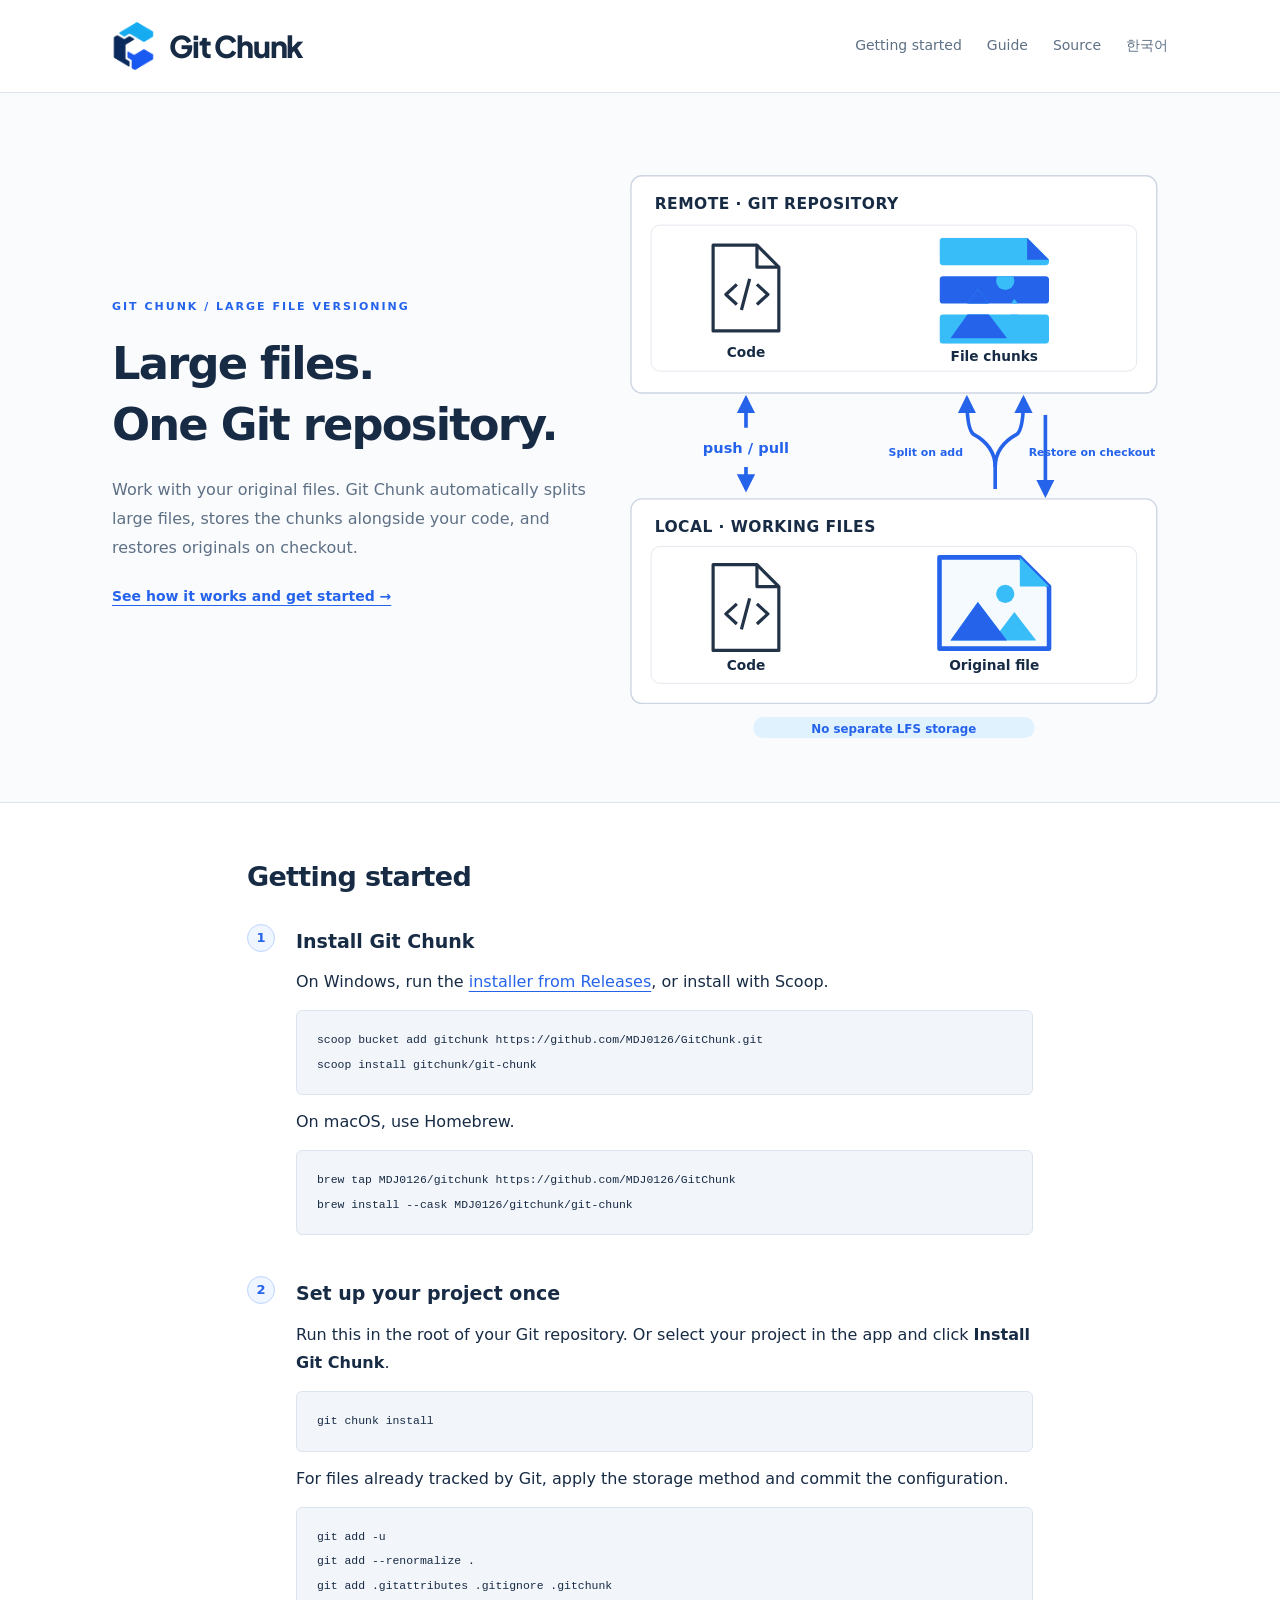
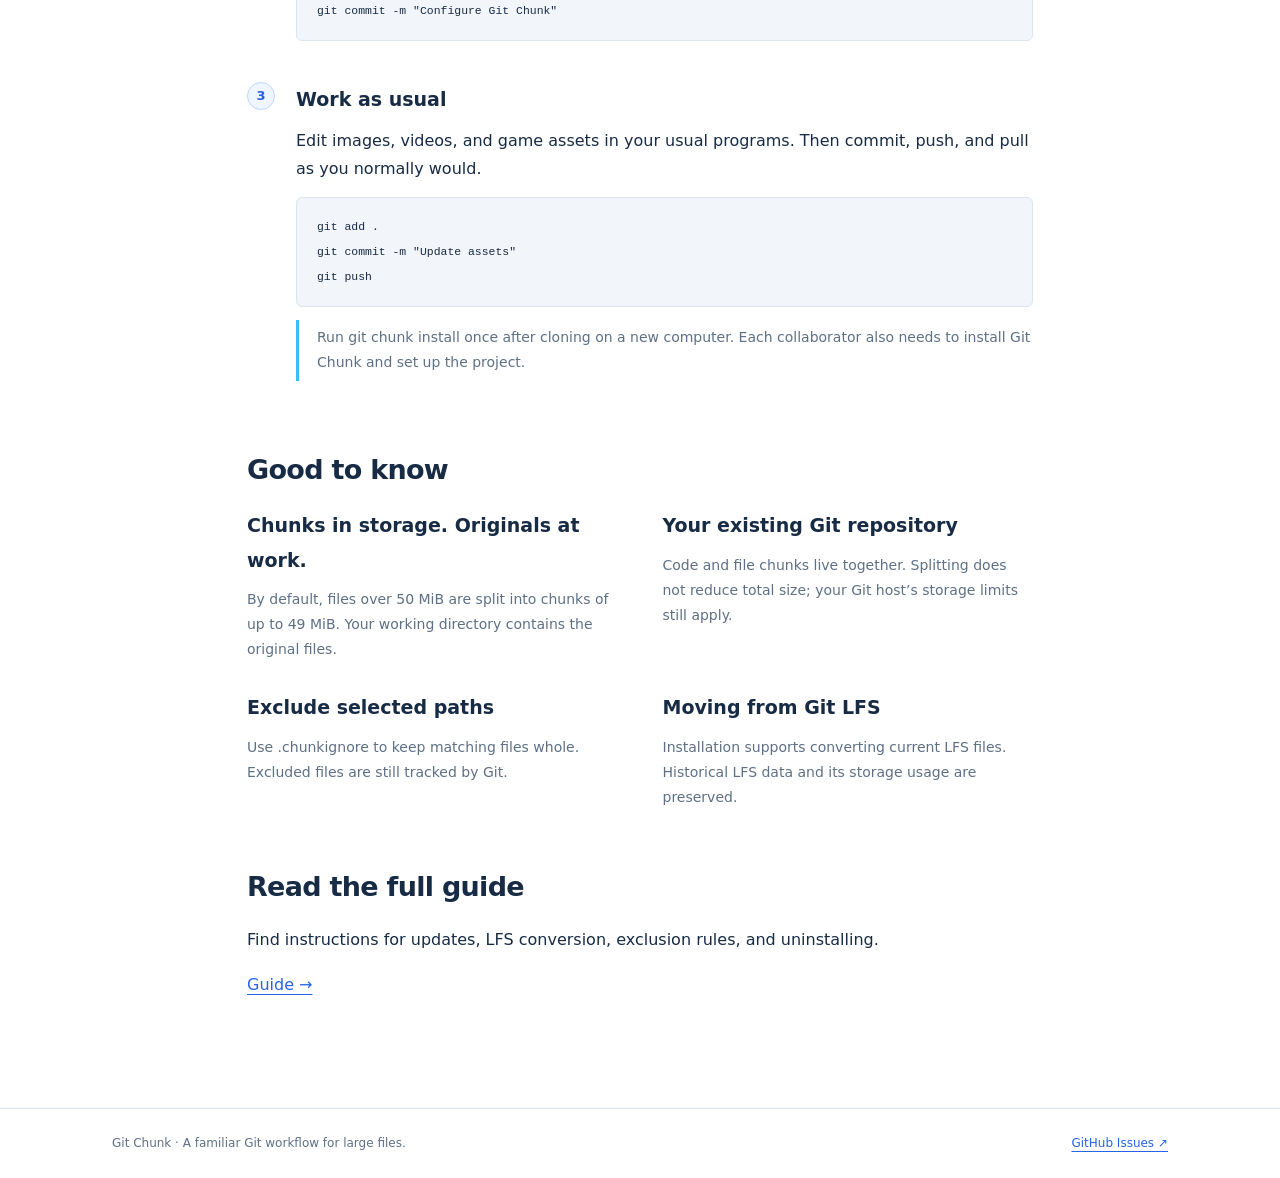
==== docs/index.html @ 4bc1a747 "docs: publish bilingual documentation site with internal guides" ====
<!doctype html><html lang="en"><head><meta charset="utf-8"><meta name="viewport" content="width=device-width,initial-scale=1"><title>Git Chunk — Documentation</title><meta name="description" content="Work with your original files. Git Chunk automatically splits large files, stores the chunks alongside your code, and restores originals on checkout."><link rel="icon" href="assets/git-chunk-symbol.svg" type="image/svg+xml"><link rel="stylesheet" href="assets/site.css"></head><body><header><div class="wrap header"><a class="brand" href="#" aria-label="Git Chunk"><img src="assets/git-chunk-symbol.svg" alt=""><span class="brand-name">Git Chunk</span></a><nav aria-label="Main navigation"><a href="#getting-started">Getting started</a><a href="guide.html">Guide</a><a href="https://github.com/MDJ0126/GitChunk">Source</a><a href="index.ko.html" lang="ko">한국어</a></nav></div></header><main><div class="hero"><div class="wrap hero-inner"><div class="intro"><span class="eyebrow">Git Chunk / Large file versioning</span><h1>Large files.<br>One Git repository.</h1><p>Work with your original files. Git Chunk automatically splits large files, stores the chunks alongside your code, and restores originals on checkout.</p><a class="text-link" href="#getting-started">See how it works and get started →</a></div><svg class="workflow" xmlns="http://www.w3.org/2000/svg" viewBox="0 0 600 630" role="img" aria-labelledby="workflow-title"><title id="workflow-title">REMOTE · GIT REPOSITORY: Code, File chunks / LOCAL · WORKING FILES: Original file</title><defs><marker id="arrow" viewBox="0 0 10 10" refX="8" refY="5" markerWidth="5" markerHeight="5" orient="auto-start-reverse"><path d="M0 0 10 5 0 10Z" fill="#2563eb"/></marker><g id="document" fill="none" stroke="#233347" stroke-width="3.5" stroke-linejoin="round"><path d="M0 0H48L72 24V94H0Z"/><path d="M48 0V24H72"/><path d="m26 43-12 11 12 11m22-22 12 11-12 11m-8-28-9 34"/></g><g id="landscape"><circle cx="72" cy="35" r="10" fill="#38bdf8"/><path d="m12 86 30-42 24 32 16-21 24 31Z" fill="#38bdf8"/><path d="m12 86 30-42 32 42Z" fill="#2563eb"/></g><clipPath id="top"><rect width="120" height="30" rx="4"/></clipPath><clipPath id="mid"><rect y="30" width="120" height="30" rx="4"/></clipPath><clipPath id="bottom"><rect y="60" width="120" height="32" rx="4"/></clipPath></defs><rect x="12" y="14" width="576" height="238" rx="12" fill="#fff" stroke="#cdd6e2" stroke-width="1.5"/><text class="box-title" x="38" y="50">REMOTE · GIT REPOSITORY</text><rect x="34" y="68" width="532" height="160" rx="10" fill="none" stroke="#e1e6ed"/><use href="#document" x="102" y="90"/><text x="138" y="212">Code</text><g transform="translate(350 82)"><g clip-path="url(#top)"><path d="M0 0H96L120 24V92H0Z" fill="#38bdf8"/><path d="M96 0V24H120" fill="#2563eb"/></g><g transform="translate(0 12)" clip-path="url(#mid)"><rect width="120" height="92" fill="#2563eb"/><use href="#landscape"/></g><g transform="translate(0 24)" clip-path="url(#bottom)"><rect width="120" height="92" fill="#38bdf8"/><use href="#landscape"/></g></g><text x="410" y="217">File chunks</text><rect x="12" y="368" width="576" height="224" rx="12" fill="#fff" stroke="#cdd6e2" stroke-width="1.5"/><text class="box-title" x="38" y="404">LOCAL · WORKING FILES</text><rect x="34" y="420" width="532" height="150" rx="10" fill="none" stroke="#e1e6ed"/><use href="#document" x="102" y="440"/><text x="138" y="555">Code</text><g transform="translate(350 432)"><path d="M0 0H88L120 32V100H0Z" fill="#f5faff" stroke="#2563eb" stroke-width="5" stroke-linejoin="round"/><path d="M88 0V32H120" fill="#38bdf8"/><use href="#landscape" y="5"/></g><text x="410" y="555">Original file</text><g fill="none" stroke="#2563eb" stroke-width="4" marker-start="url(#arrow)" marker-end="url(#arrow)"><path d="M138 258V290M138 333V357"/></g><text class="flow-label" x="138" y="318">push / pull</text><g fill="none" stroke="#2563eb" stroke-width="4" marker-end="url(#arrow)"><path d="M411 357V333Q411 310 387 297Q380 291 380 258"/><path d="M411 333Q411 310 435 297Q442 291 442 258"/><path d="M466 276V363"/></g><text class="flow-label small" x="335" y="321">Split on add</text><text class="flow-label small" x="517" y="321">Restore on checkout</text><rect x="146" y="607" width="308" height="23" rx="11" fill="#e0f2fe"/><text class="pill-label" x="300" y="624">No separate LFS storage</text></svg></div></div><div class="wrap content"><section id="getting-started"><h2>Getting started</h2><div class="step"><span class="number">1</span><div><h3>Install Git Chunk</h3><p>On Windows, run the <a href="https://github.com/MDJ0126/GitChunk/releases/latest">installer from Releases</a>, or install with Scoop.</p><pre><code>scoop bucket add gitchunk https://github.com/MDJ0126/GitChunk.git
scoop install gitchunk/git-chunk</code></pre><p>On macOS, use Homebrew.</p><pre><code>brew tap MDJ0126/gitchunk https://github.com/MDJ0126/GitChunk
brew install --cask MDJ0126/gitchunk/git-chunk</code></pre></div></div><div class="step"><span class="number">2</span><div><h3>Set up your project once</h3><p>Run this in the root of your Git repository. Or select your project in the app and click <strong>Install Git Chunk</strong>.</p><pre><code>git chunk install</code></pre><p>For files already tracked by Git, apply the storage method and commit the configuration.</p><pre><code>git add -u
git add --renormalize .
git add .gitattributes .gitignore .gitchunk
git commit -m "Configure Git Chunk"</code></pre></div></div><div class="step"><span class="number">3</span><div><h3>Work as usual</h3><p>Edit images, videos, and game assets in your usual programs. Then commit, push, and pull as you normally would.</p><pre><code>git add .
git commit -m "Update assets"
git push</code></pre><p class="note">Run git chunk install once after cloning on a new computer. Each collaborator also needs to install Git Chunk and set up the project.</p></div></div></section><section><h2>Good to know</h2><div class="facts"><div><h3>Chunks in storage. Originals at work.</h3><p>By default, files over 50 MiB are split into chunks of up to 49 MiB. Your working directory contains the original files.</p></div><div><h3>Your existing Git repository</h3><p>Code and file chunks live together. Splitting does not reduce total size; your Git host’s storage limits still apply.</p></div><div><h3>Exclude selected paths</h3><p>Use .chunkignore to keep matching files whole. Excluded files are still tracked by Git.</p></div><div><h3>Moving from Git LFS</h3><p>Installation supports converting current LFS files. Historical LFS data and its storage usage are preserved.</p></div></div></section><section><h2>Read the full guide</h2><p>Find instructions for updates, LFS conversion, exclusion rules, and uninstalling.</p><a href="guide.html">Guide →</a></section></div></main><footer><div class="wrap footer-inner"><span>Git Chunk · A familiar Git workflow for large files.</span><a href="https://github.com/MDJ0126/GitChunk/issues">GitHub Issues ↗</a></div></footer></body></html>
---- docs/assets/site.css ----
@font-face{font-family:"Plus Jakarta Sans";src:url("fonts/PlusJakartaSans.ttf") format("truetype");font-style:normal;font-weight:200 800;font-display:swap}
:root{--ink:#172b45;--muted:#5e7085;--blue:#2563eb;--sky:#38bdf8;--line:#dce5ef;--paper:#f7f9fc}*{box-sizing:border-box}html{scroll-behavior:smooth;scroll-padding-top:30px}body{margin:0;color:var(--ink);background:white;font:16px/1.8 system-ui,-apple-system,"Segoe UI","Malgun Gothic",sans-serif}a{color:var(--blue);text-underline-offset:4px}header{border-bottom:1px solid var(--line)}.wrap{max-width:1120px;margin:auto;padding:0 32px}.header{display:flex;align-items:center;justify-content:space-between;gap:28px;min-height:92px}.brand{display:inline-flex;align-items:center;gap:13px;color:var(--ink);font-size:29px;letter-spacing:-1px;font-weight:780;text-decoration:none;white-space:nowrap}.brand img{width:43px;height:48px}nav{display:flex;gap:25px;font-size:14px}nav a{text-decoration:none;color:var(--muted)}nav a:hover{color:var(--blue)}.hero{background:var(--paper);border-bottom:1px solid var(--line)}.hero-inner{display:grid;grid-template-columns:1fr 1.05fr;gap:48px;align-items:center;padding-top:70px;padding-bottom:64px}.eyebrow{text-transform:uppercase;letter-spacing:2px;font-size:11px;font-weight:750;color:var(--blue)}h1{font-size:clamp(32px,3.5vw,46px);line-height:1.35;letter-spacing:-1.8px;margin:15px 0 21px}h2{font-size:27px;letter-spacing:-.7px;line-height:1.4;margin:0 0 20px}h3{font-size:19px;margin:0 0 10px}.intro p{color:var(--muted);margin:0 0 19px;font-size:16px}.text-link{font-size:14px;font-weight:650}.diagram{padding:24px;border:1px solid var(--line);border-radius:12px;background:#fff}.repo-label{font-size:11px;letter-spacing:1px;font-weight:750;color:var(--muted)}.repo-content{display:flex;align-items:center;justify-content:space-around;padding:20px 0 12px;gap:20px}.item{text-align:center;font-size:12px}.code{display:grid;place-items:center;width:55px;height:66px;border:2px solid #8a9aaf;border-radius:5px;color:#64748b;font:700 23px monospace;margin:0 auto 8px}.chunks{width:94px;display:grid;gap:6px;margin:0 auto 8px}.chunks span{height:17px;background:var(--sky);border-radius:2px}.chunks span:nth-child(2){background:var(--blue)}.chunks span:last-child{background:#173c70}.flow{display:grid;grid-template-columns:1fr 1fr;gap:15px;margin:9px 0 14px;text-align:center;color:var(--blue);font-size:11px}.flow b{font-size:24px;display:block;line-height:1.3}.local{border-top:1px dashed var(--line);padding-top:18px}.original{width:55px;height:66px;margin:0 auto 8px;border-radius:4px;background:linear-gradient(135deg,var(--sky),var(--blue));display:grid;place-items:center;color:white;font-size:26px}.diagram-note{margin-top:14px;padding-top:14px;border-top:1px solid var(--line);text-align:center;color:var(--muted);font-size:12px}.content{max-width:850px;padding-top:55px;padding-bottom:50px}section{margin-bottom:58px}.step{display:grid;grid-template-columns:32px 1fr;gap:17px;margin:28px 0}.number{width:28px;height:28px;border:1px solid #bdd5ff;background:#eff6ff;color:var(--blue);border-radius:50%;text-align:center;line-height:26px;font-size:13px;font-weight:700}.step p{margin:0 0 12px}pre{background:#f2f5f9;border:1px solid var(--line);border-radius:6px;padding:17px 20px;overflow:auto;font:13px/1.9 ui-monospace,Consolas,monospace}code{font-family:ui-monospace,Consolas,monospace;font-size:.88em}.note{border-left:3px solid var(--sky);padding:5px 0 5px 18px;color:var(--muted);font-size:14px}.facts{display:grid;grid-template-columns:1fr 1fr;gap:28px 45px}.facts p{color:var(--muted);font-size:14px;margin:0}footer{border-top:1px solid var(--line);padding:24px 0;color:var(--muted);font-size:12px}.footer-inner{display:flex;justify-content:space-between;gap:20px}@media(max-width:760px){.wrap{padding-left:22px;padding-right:22px}.header{flex-wrap:wrap;padding-top:18px;padding-bottom:18px;gap:12px}nav{gap:18px;flex-wrap:wrap}.hero-inner{grid-template-columns:1fr;gap:30px;padding-top:35px;padding-bottom:35px}.facts{grid-template-columns:1fr}h1{font-size:35px}.footer-inner{display:block}}@media(prefers-reduced-motion:reduce){html{scroll-behavior:auto}}
/* Shared original wordmark and image-matched workflow. */
.brand{position:relative;display:block;width:285px;height:72px;overflow:hidden;flex-shrink:0}.brand img{position:absolute;width:330px;height:auto;max-width:none;left:-28px;top:-25px}.workflow{display:block;width:100%;height:auto;overflow:visible}.workflow text{font-family:system-ui,-apple-system,"Segoe UI","Malgun Gothic",sans-serif;font-size:15px;font-weight:600;text-anchor:middle;fill:#172b45}.workflow .box-title{text-anchor:start;font-size:17px;font-weight:750;letter-spacing:.5px}.workflow .flow-label{fill:#2563eb;font-size:16px}.workflow .small{font-size:12px}.workflow .pill-label{font-size:13px;fill:#2563eb}.hero-inner{grid-template-columns:1fr 1.15fr;gap:32px}.hero{background:#fafbfd}@media(max-width:760px){.hero-inner{grid-template-columns:1fr}.brand{width:260px}.workflow{max-width:600px;margin:auto}}

/* Keep the existing raster symbol; typeset the name as selectable text. */
.brand{position:static;display:inline-flex;align-items:center;gap:14px;width:auto;height:auto;min-height:68px;overflow:visible}.brand img{position:static;width:43px;height:52px;max-width:100%;object-fit:contain}.brand-name{font-family:"Plus Jakarta Sans",system-ui,sans-serif;font-size:30px;font-weight:800;line-height:1.15;letter-spacing:-1.2px;color:#172b45}@media(max-width:760px){.brand{width:auto}.brand-name{font-size:28px}}

.guide-layout{display:grid;grid-template-columns:205px minmax(0,1fr);gap:55px;padding-top:45px;padding-bottom:70px}.guide-toc{position:sticky;top:28px;align-self:start;display:grid;gap:12px;font-size:13px;line-height:1.6}.guide-toc strong{font-size:15px;margin-bottom:6px}.guide-toc a{color:var(--muted);text-decoration:none}.guide-toc a:hover{color:var(--blue)}.guide-article{min-width:0;max-width:780px}.guide-article h1{margin-top:8px;margin-bottom:30px}.guide-article h2{margin-top:45px;padding-top:20px;border-top:1px solid var(--line);scroll-margin-top:24px}.guide-article p,.guide-article li{overflow-wrap:anywhere}.guide-article p{margin:16px 0}.guide-article li{padding-left:5px;margin:8px 0}.guide-article code:not(pre code){background:#eff4fa;border-radius:3px;padding:2px 5px}@media(max-width:760px){.guide-layout{grid-template-columns:1fr;gap:30px;padding-top:30px}.guide-toc{position:static;padding-bottom:22px;border-bottom:1px solid var(--line)}.guide-article h1{font-size:34px}}
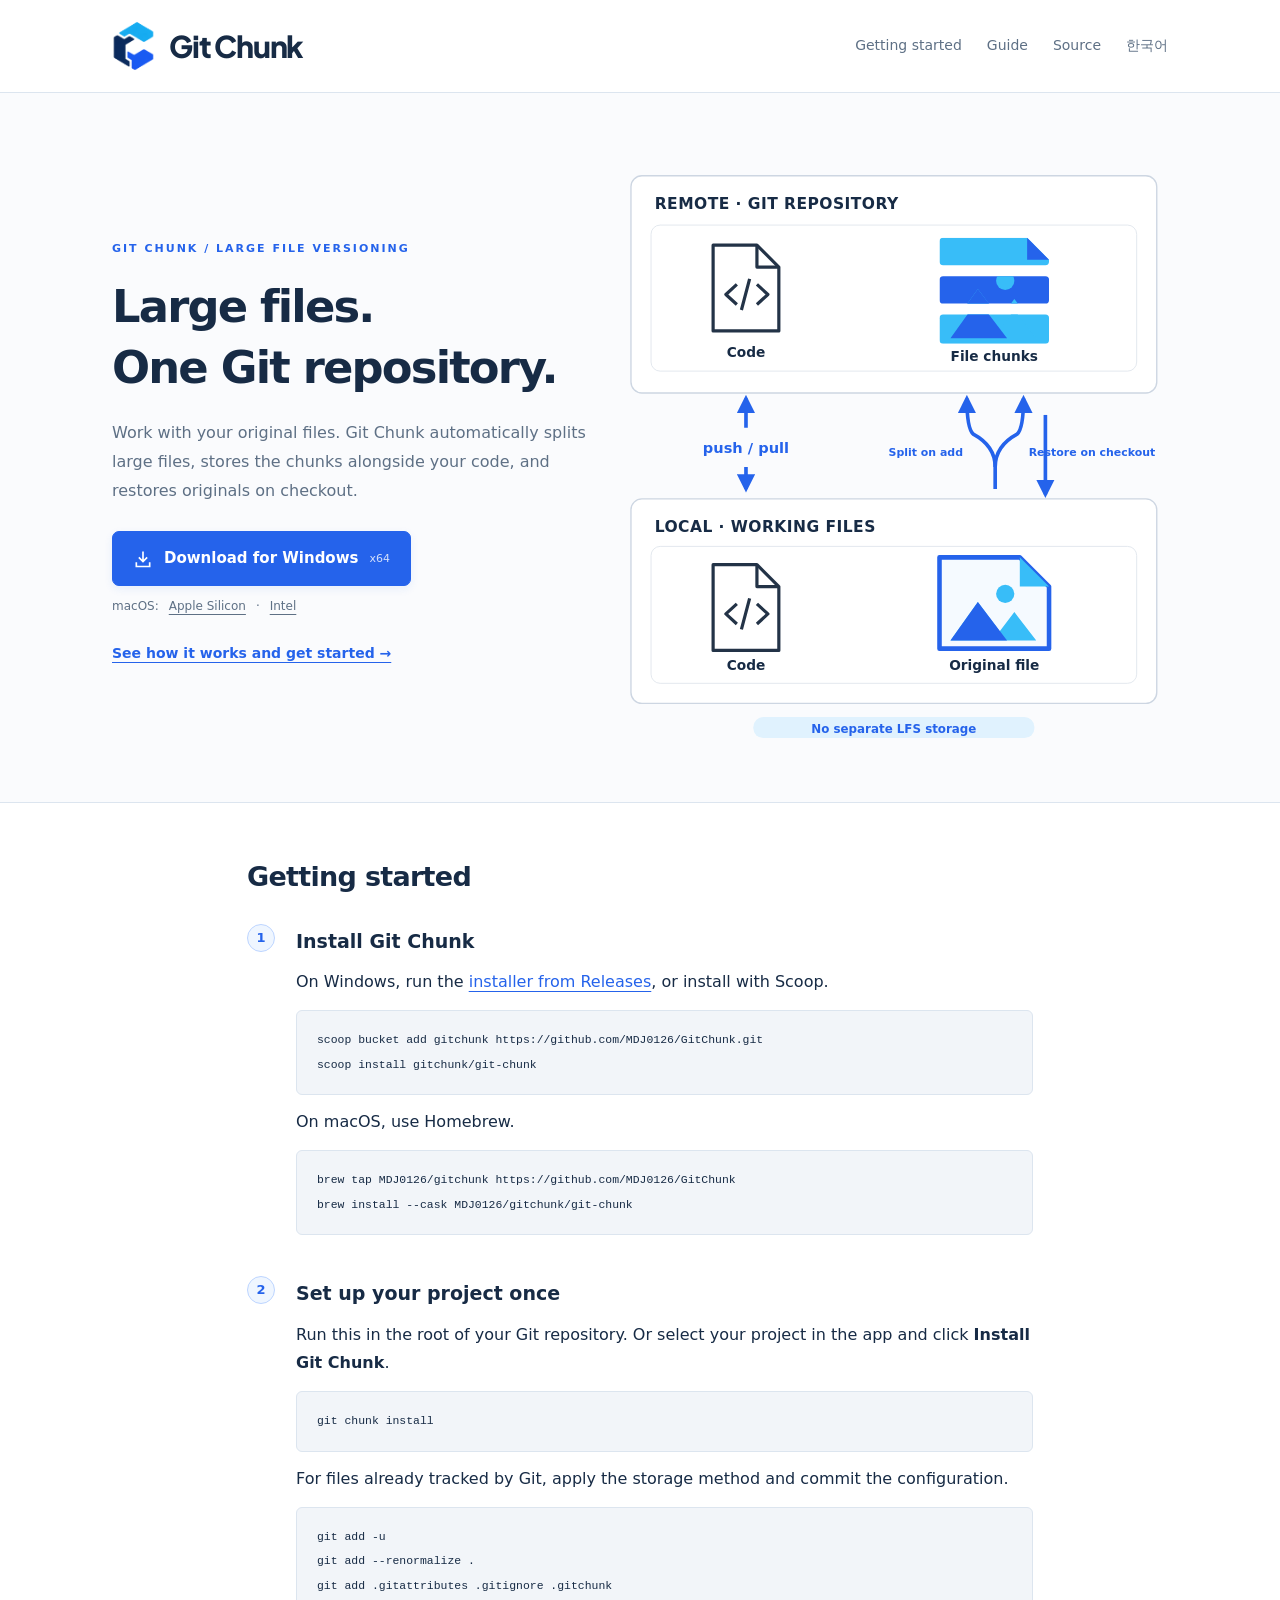
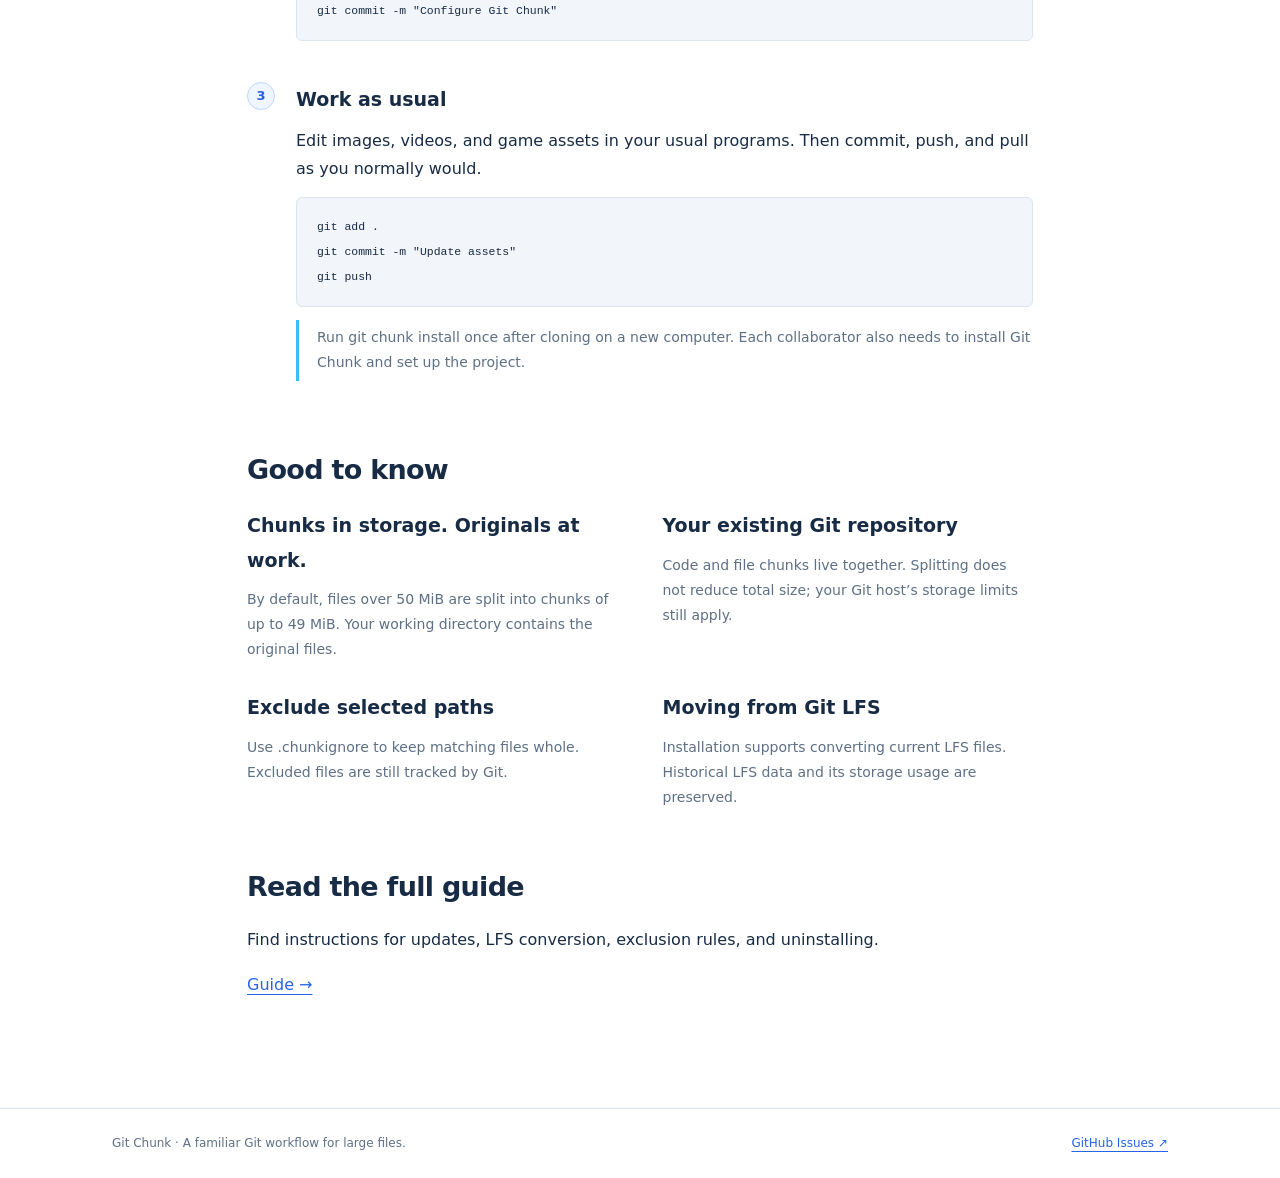
==== commit 97975c74: "docs: add direct latest-release download buttons" ====
--- a/docs/index.html
+++ b/docs/index.html
@@ -1,4 +1,4 @@
-<!doctype html><html lang="en"><head><meta charset="utf-8"><meta name="viewport" content="width=device-width,initial-scale=1"><title>Git Chunk — Documentation</title><meta name="description" content="Work with your original files. Git Chunk automatically splits large files, stores the chunks alongside your code, and restores originals on checkout."><link rel="icon" href="assets/git-chunk-symbol.svg" type="image/svg+xml"><link rel="stylesheet" href="assets/site.css"></head><body><header><div class="wrap header"><a class="brand" href="#" aria-label="Git Chunk"><img src="assets/git-chunk-symbol.svg" alt=""><span class="brand-name">Git Chunk</span></a><nav aria-label="Main navigation"><a href="#getting-started">Getting started</a><a href="guide.html">Guide</a><a href="https://github.com/MDJ0126/GitChunk">Source</a><a href="index.ko.html" lang="ko">한국어</a></nav></div></header><main><div class="hero"><div class="wrap hero-inner"><div class="intro"><span class="eyebrow">Git Chunk / Large file versioning</span><h1>Large files.<br>One Git repository.</h1><p>Work with your original files. Git Chunk automatically splits large files, stores the chunks alongside your code, and restores originals on checkout.</p><a class="text-link" href="#getting-started">See how it works and get started →</a></div><svg class="workflow" xmlns="http://www.w3.org/2000/svg" viewBox="0 0 600 630" role="img" aria-labelledby="workflow-title"><title id="workflow-title">REMOTE · GIT REPOSITORY: Code, File chunks / LOCAL · WORKING FILES: Original file</title><defs><marker id="arrow" viewBox="0 0 10 10" refX="8" refY="5" markerWidth="5" markerHeight="5" orient="auto-start-reverse"><path d="M0 0 10 5 0 10Z" fill="#2563eb"/></marker><g id="document" fill="none" stroke="#233347" stroke-width="3.5" stroke-linejoin="round"><path d="M0 0H48L72 24V94H0Z"/><path d="M48 0V24H72"/><path d="m26 43-12 11 12 11m22-22 12 11-12 11m-8-28-9 34"/></g><g id="landscape"><circle cx="72" cy="35" r="10" fill="#38bdf8"/><path d="m12 86 30-42 24 32 16-21 24 31Z" fill="#38bdf8"/><path d="m12 86 30-42 32 42Z" fill="#2563eb"/></g><clipPath id="top"><rect width="120" height="30" rx="4"/></clipPath><clipPath id="mid"><rect y="30" width="120" height="30" rx="4"/></clipPath><clipPath id="bottom"><rect y="60" width="120" height="32" rx="4"/></clipPath></defs><rect x="12" y="14" width="576" height="238" rx="12" fill="#fff" stroke="#cdd6e2" stroke-width="1.5"/><text class="box-title" x="38" y="50">REMOTE · GIT REPOSITORY</text><rect x="34" y="68" width="532" height="160" rx="10" fill="none" stroke="#e1e6ed"/><use href="#document" x="102" y="90"/><text x="138" y="212">Code</text><g transform="translate(350 82)"><g clip-path="url(#top)"><path d="M0 0H96L120 24V92H0Z" fill="#38bdf8"/><path d="M96 0V24H120" fill="#2563eb"/></g><g transform="translate(0 12)" clip-path="url(#mid)"><rect width="120" height="92" fill="#2563eb"/><use href="#landscape"/></g><g transform="translate(0 24)" clip-path="url(#bottom)"><rect width="120" height="92" fill="#38bdf8"/><use href="#landscape"/></g></g><text x="410" y="217">File chunks</text><rect x="12" y="368" width="576" height="224" rx="12" fill="#fff" stroke="#cdd6e2" stroke-width="1.5"/><text class="box-title" x="38" y="404">LOCAL · WORKING FILES</text><rect x="34" y="420" width="532" height="150" rx="10" fill="none" stroke="#e1e6ed"/><use href="#document" x="102" y="440"/><text x="138" y="555">Code</text><g transform="translate(350 432)"><path d="M0 0H88L120 32V100H0Z" fill="#f5faff" stroke="#2563eb" stroke-width="5" stroke-linejoin="round"/><path d="M88 0V32H120" fill="#38bdf8"/><use href="#landscape" y="5"/></g><text x="410" y="555">Original file</text><g fill="none" stroke="#2563eb" stroke-width="4" marker-start="url(#arrow)" marker-end="url(#arrow)"><path d="M138 258V290M138 333V357"/></g><text class="flow-label" x="138" y="318">push / pull</text><g fill="none" stroke="#2563eb" stroke-width="4" marker-end="url(#arrow)"><path d="M411 357V333Q411 310 387 297Q380 291 380 258"/><path d="M411 333Q411 310 435 297Q442 291 442 258"/><path d="M466 276V363"/></g><text class="flow-label small" x="335" y="321">Split on add</text><text class="flow-label small" x="517" y="321">Restore on checkout</text><rect x="146" y="607" width="308" height="23" rx="11" fill="#e0f2fe"/><text class="pill-label" x="300" y="624">No separate LFS storage</text></svg></div></div><div class="wrap content"><section id="getting-started"><h2>Getting started</h2><div class="step"><span class="number">1</span><div><h3>Install Git Chunk</h3><p>On Windows, run the <a href="https://github.com/MDJ0126/GitChunk/releases/latest">installer from Releases</a>, or install with Scoop.</p><pre><code>scoop bucket add gitchunk https://github.com/MDJ0126/GitChunk.git
+<!doctype html><html lang="en"><head><meta charset="utf-8"><meta name="viewport" content="width=device-width,initial-scale=1"><title>Git Chunk — Documentation</title><meta name="description" content="Work with your original files. Git Chunk automatically splits large files, stores the chunks alongside your code, and restores originals on checkout."><link rel="icon" href="assets/git-chunk-symbol.svg" type="image/svg+xml"><link rel="stylesheet" href="assets/site.css"></head><body><header><div class="wrap header"><a class="brand" href="#" aria-label="Git Chunk"><img src="assets/git-chunk-symbol.svg" alt=""><span class="brand-name">Git Chunk</span></a><nav aria-label="Main navigation"><a href="#getting-started">Getting started</a><a href="guide.html">Guide</a><a href="https://github.com/MDJ0126/GitChunk">Source</a><a href="index.ko.html" lang="ko">한국어</a></nav></div></header><main><div class="hero"><div class="wrap hero-inner"><div class="intro"><span class="eyebrow">Git Chunk / Large file versioning</span><h1>Large files.<br>One Git repository.</h1><p>Work with your original files. Git Chunk automatically splits large files, stores the chunks alongside your code, and restores originals on checkout.</p><div class="download-actions"><a class="download-button" href="https://github.com/MDJ0126/GitChunk/releases/latest/download/GitChunk-Setup-win-x64.exe"><svg width="20" height="20" viewBox="0 0 24 24" fill="none" stroke="currentColor" stroke-width="2" aria-hidden="true"><path d="M12 3v12m-5-5 5 5 5-5M4 16v5h16v-5"/></svg>Download for Windows<span>x64</span></a><div class="download-alternatives"><span>macOS:</span> <a href="https://github.com/MDJ0126/GitChunk/releases/latest/download/GitChunk-osx-arm64.zip">Apple Silicon</a><span aria-hidden="true">·</span><a href="https://github.com/MDJ0126/GitChunk/releases/latest/download/GitChunk-osx-x64.zip">Intel</a></div></div><a class="text-link" href="#getting-started">See how it works and get started →</a></div><svg class="workflow" xmlns="http://www.w3.org/2000/svg" viewBox="0 0 600 630" role="img" aria-labelledby="workflow-title"><title id="workflow-title">REMOTE · GIT REPOSITORY: Code, File chunks / LOCAL · WORKING FILES: Original file</title><defs><marker id="arrow" viewBox="0 0 10 10" refX="8" refY="5" markerWidth="5" markerHeight="5" orient="auto-start-reverse"><path d="M0 0 10 5 0 10Z" fill="#2563eb"/></marker><g id="document" fill="none" stroke="#233347" stroke-width="3.5" stroke-linejoin="round"><path d="M0 0H48L72 24V94H0Z"/><path d="M48 0V24H72"/><path d="m26 43-12 11 12 11m22-22 12 11-12 11m-8-28-9 34"/></g><g id="landscape"><circle cx="72" cy="35" r="10" fill="#38bdf8"/><path d="m12 86 30-42 24 32 16-21 24 31Z" fill="#38bdf8"/><path d="m12 86 30-42 32 42Z" fill="#2563eb"/></g><clipPath id="top"><rect width="120" height="30" rx="4"/></clipPath><clipPath id="mid"><rect y="30" width="120" height="30" rx="4"/></clipPath><clipPath id="bottom"><rect y="60" width="120" height="32" rx="4"/></clipPath></defs><rect x="12" y="14" width="576" height="238" rx="12" fill="#fff" stroke="#cdd6e2" stroke-width="1.5"/><text class="box-title" x="38" y="50">REMOTE · GIT REPOSITORY</text><rect x="34" y="68" width="532" height="160" rx="10" fill="none" stroke="#e1e6ed"/><use href="#document" x="102" y="90"/><text x="138" y="212">Code</text><g transform="translate(350 82)"><g clip-path="url(#top)"><path d="M0 0H96L120 24V92H0Z" fill="#38bdf8"/><path d="M96 0V24H120" fill="#2563eb"/></g><g transform="translate(0 12)" clip-path="url(#mid)"><rect width="120" height="92" fill="#2563eb"/><use href="#landscape"/></g><g transform="translate(0 24)" clip-path="url(#bottom)"><rect width="120" height="92" fill="#38bdf8"/><use href="#landscape"/></g></g><text x="410" y="217">File chunks</text><rect x="12" y="368" width="576" height="224" rx="12" fill="#fff" stroke="#cdd6e2" stroke-width="1.5"/><text class="box-title" x="38" y="404">LOCAL · WORKING FILES</text><rect x="34" y="420" width="532" height="150" rx="10" fill="none" stroke="#e1e6ed"/><use href="#document" x="102" y="440"/><text x="138" y="555">Code</text><g transform="translate(350 432)"><path d="M0 0H88L120 32V100H0Z" fill="#f5faff" stroke="#2563eb" stroke-width="5" stroke-linejoin="round"/><path d="M88 0V32H120" fill="#38bdf8"/><use href="#landscape" y="5"/></g><text x="410" y="555">Original file</text><g fill="none" stroke="#2563eb" stroke-width="4" marker-start="url(#arrow)" marker-end="url(#arrow)"><path d="M138 258V290M138 333V357"/></g><text class="flow-label" x="138" y="318">push / pull</text><g fill="none" stroke="#2563eb" stroke-width="4" marker-end="url(#arrow)"><path d="M411 357V333Q411 310 387 297Q380 291 380 258"/><path d="M411 333Q411 310 435 297Q442 291 442 258"/><path d="M466 276V363"/></g><text class="flow-label small" x="335" y="321">Split on add</text><text class="flow-label small" x="517" y="321">Restore on checkout</text><rect x="146" y="607" width="308" height="23" rx="11" fill="#e0f2fe"/><text class="pill-label" x="300" y="624">No separate LFS storage</text></svg></div></div><div class="wrap content"><section id="getting-started"><h2>Getting started</h2><div class="step"><span class="number">1</span><div><h3>Install Git Chunk</h3><p>On Windows, run the <a href="https://github.com/MDJ0126/GitChunk/releases/latest/download/GitChunk-Setup-win-x64.exe">installer from Releases</a>, or install with Scoop.</p><pre><code>scoop bucket add gitchunk https://github.com/MDJ0126/GitChunk.git
 scoop install gitchunk/git-chunk</code></pre><p>On macOS, use Homebrew.</p><pre><code>brew tap MDJ0126/gitchunk https://github.com/MDJ0126/GitChunk
 brew install --cask MDJ0126/gitchunk/git-chunk</code></pre></div></div><div class="step"><span class="number">2</span><div><h3>Set up your project once</h3><p>Run this in the root of your Git repository. Or select your project in the app and click <strong>Install Git Chunk</strong>.</p><pre><code>git chunk install</code></pre><p>For files already tracked by Git, apply the storage method and commit the configuration.</p><pre><code>git add -u
 git add --renormalize .
--- a/docs/assets/site.css
+++ b/docs/assets/site.css
@@ -7,3 +7,5 @@
 .brand{position:static;display:inline-flex;align-items:center;gap:14px;width:auto;height:auto;min-height:68px;overflow:visible}.brand img{position:static;width:43px;height:52px;max-width:100%;object-fit:contain}.brand-name{font-family:"Plus Jakarta Sans",system-ui,sans-serif;font-size:30px;font-weight:800;line-height:1.15;letter-spacing:-1.2px;color:#172b45}@media(max-width:760px){.brand{width:auto}.brand-name{font-size:28px}}
 
 .guide-layout{display:grid;grid-template-columns:205px minmax(0,1fr);gap:55px;padding-top:45px;padding-bottom:70px}.guide-toc{position:sticky;top:28px;align-self:start;display:grid;gap:12px;font-size:13px;line-height:1.6}.guide-toc strong{font-size:15px;margin-bottom:6px}.guide-toc a{color:var(--muted);text-decoration:none}.guide-toc a:hover{color:var(--blue)}.guide-article{min-width:0;max-width:780px}.guide-article h1{margin-top:8px;margin-bottom:30px}.guide-article h2{margin-top:45px;padding-top:20px;border-top:1px solid var(--line);scroll-margin-top:24px}.guide-article p,.guide-article li{overflow-wrap:anywhere}.guide-article p{margin:16px 0}.guide-article li{padding-left:5px;margin:8px 0}.guide-article code:not(pre code){background:#eff4fa;border-radius:3px;padding:2px 5px}@media(max-width:760px){.guide-layout{grid-template-columns:1fr;gap:30px;padding-top:30px}.guide-toc{position:static;padding-bottom:22px;border-bottom:1px solid var(--line)}.guide-article h1{font-size:34px}}
+
+.download-actions{margin:26px 0 21px}.download-button{display:inline-flex;align-items:center;justify-content:center;gap:11px;padding:13px 20px;border:1px solid #2563eb;border-radius:7px;background:#2563eb;color:#fff;text-decoration:none;font-size:15px;font-weight:700;box-shadow:0 3px 8px #2563eb16;transition:background .15s}.download-button:hover{background:#1d4ed8}.download-button:focus-visible{outline:3px solid #38bdf8;outline-offset:4px}.download-button span{font-size:11px;font-weight:500;opacity:.8}.download-alternatives{display:flex;align-items:center;gap:10px;margin-top:10px;color:var(--muted);font-size:12px}.download-alternatives a{color:var(--muted)}@media(max-width:400px){.download-button{width:100%;padding:13px 10px}}
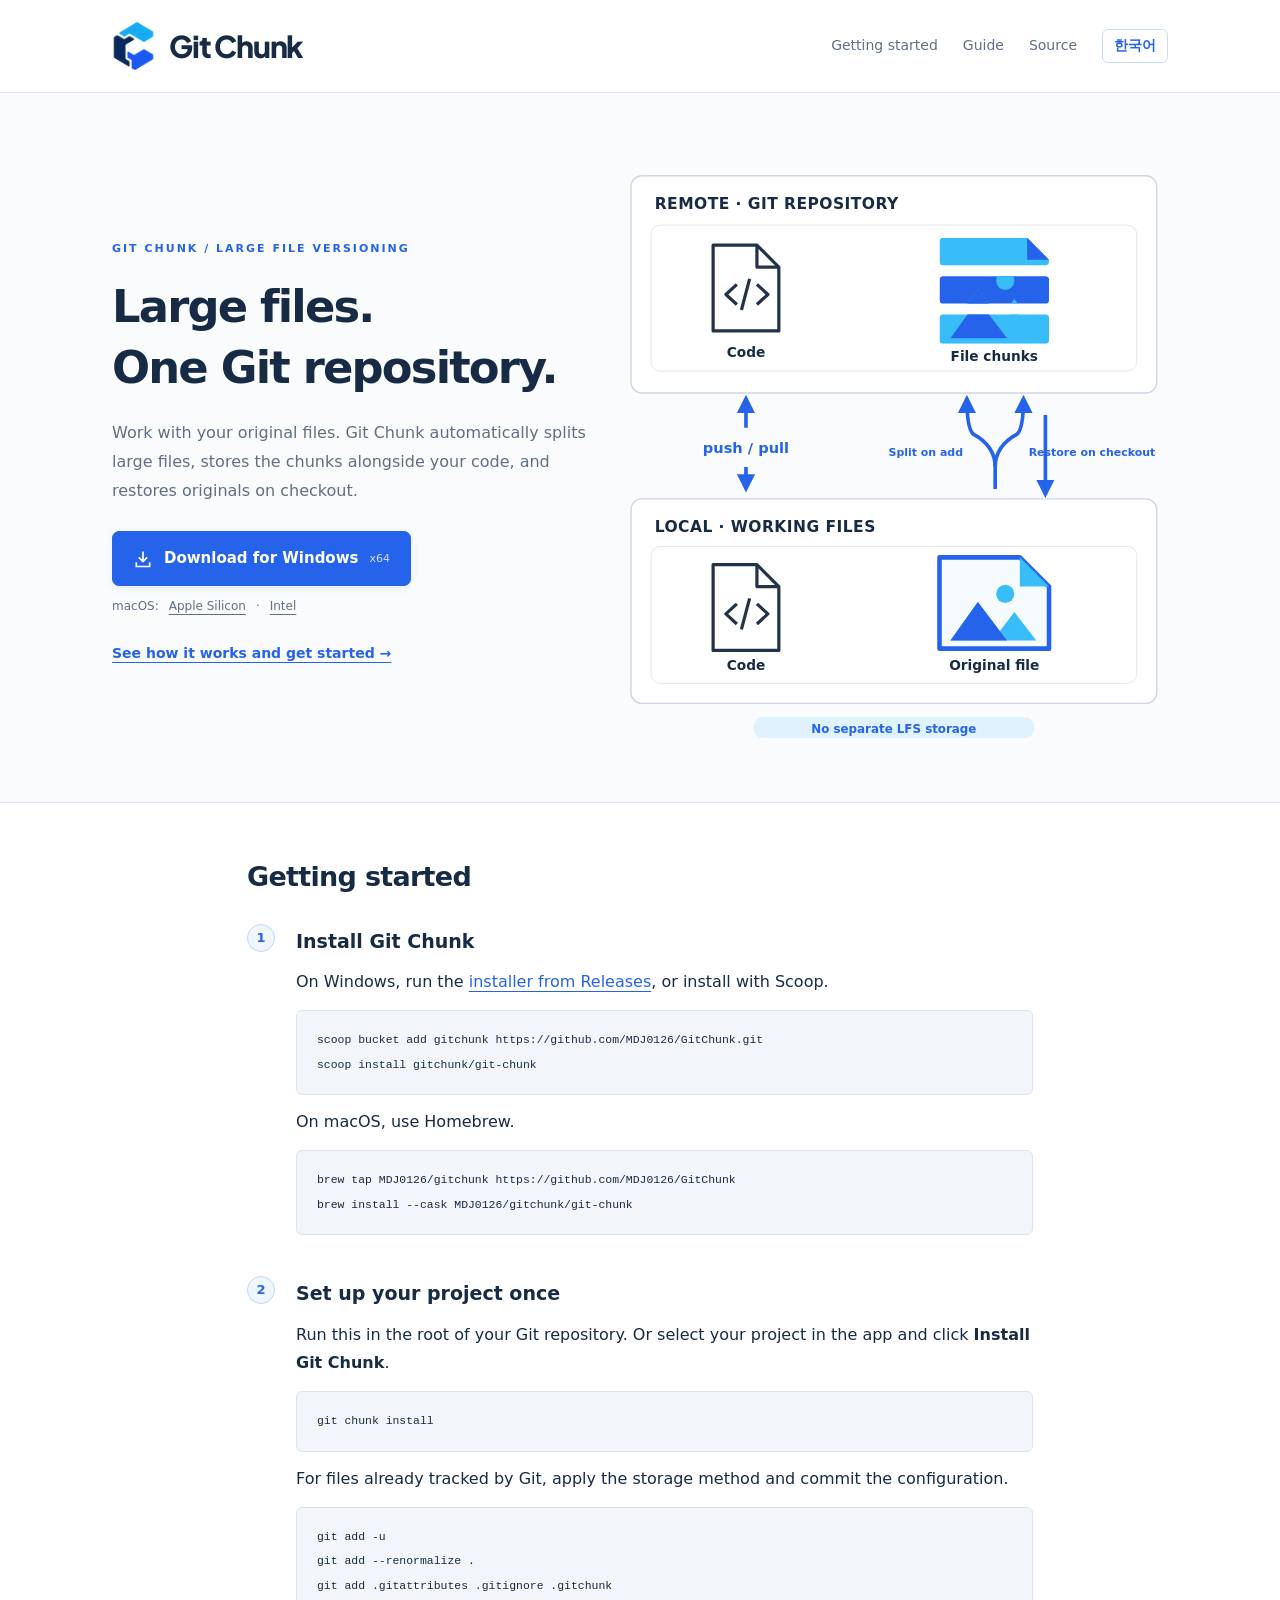
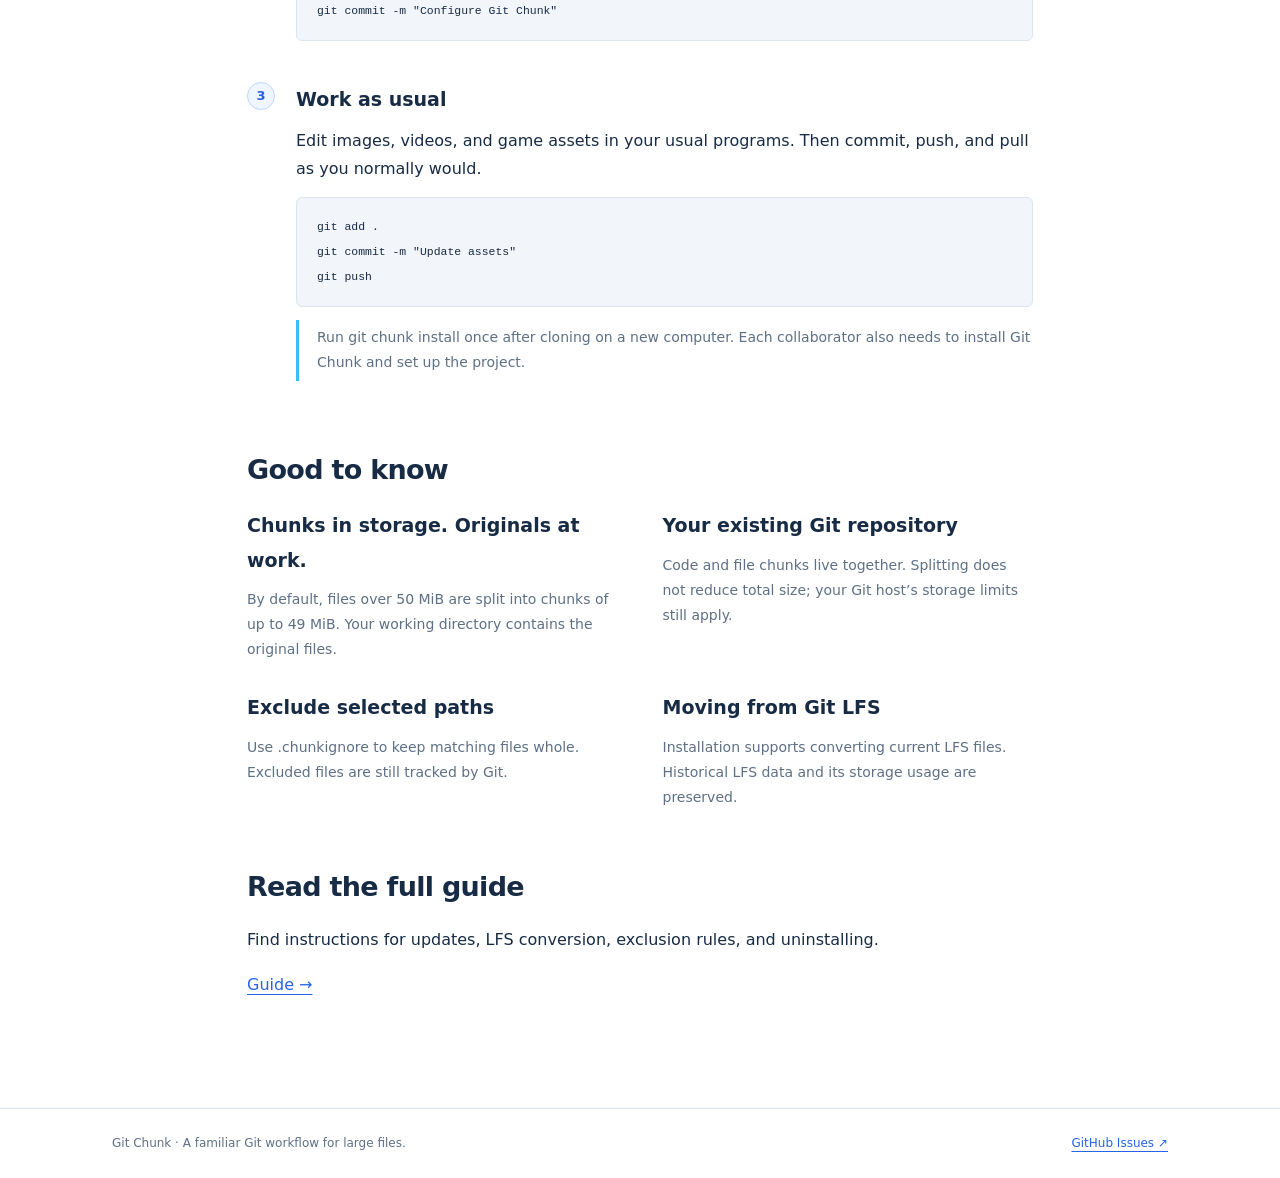
==== commit eb8e93ff: "docs: make English the default site entry and highlight language switch" ====
--- a/docs/index.html
+++ b/docs/index.html
@@ -1,4 +1,4 @@
-<!doctype html><html lang="en"><head><meta charset="utf-8"><meta name="viewport" content="width=device-width,initial-scale=1"><title>Git Chunk — Documentation</title><meta name="description" content="Work with your original files. Git Chunk automatically splits large files, stores the chunks alongside your code, and restores originals on checkout."><link rel="icon" href="assets/git-chunk-symbol.svg" type="image/svg+xml"><link rel="stylesheet" href="assets/site.css"></head><body><header><div class="wrap header"><a class="brand" href="#" aria-label="Git Chunk"><img src="assets/git-chunk-symbol.svg" alt=""><span class="brand-name">Git Chunk</span></a><nav aria-label="Main navigation"><a href="#getting-started">Getting started</a><a href="guide.html">Guide</a><a href="https://github.com/MDJ0126/GitChunk">Source</a><a href="index.ko.html" lang="ko">한국어</a></nav></div></header><main><div class="hero"><div class="wrap hero-inner"><div class="intro"><span class="eyebrow">Git Chunk / Large file versioning</span><h1>Large files.<br>One Git repository.</h1><p>Work with your original files. Git Chunk automatically splits large files, stores the chunks alongside your code, and restores originals on checkout.</p><div class="download-actions"><a class="download-button" href="https://github.com/MDJ0126/GitChunk/releases/latest/download/GitChunk-Setup-win-x64.exe"><svg width="20" height="20" viewBox="0 0 24 24" fill="none" stroke="currentColor" stroke-width="2" aria-hidden="true"><path d="M12 3v12m-5-5 5 5 5-5M4 16v5h16v-5"/></svg>Download for Windows<span>x64</span></a><div class="download-alternatives"><span>macOS:</span> <a href="https://github.com/MDJ0126/GitChunk/releases/latest/download/GitChunk-osx-arm64.zip">Apple Silicon</a><span aria-hidden="true">·</span><a href="https://github.com/MDJ0126/GitChunk/releases/latest/download/GitChunk-osx-x64.zip">Intel</a></div></div><a class="text-link" href="#getting-started">See how it works and get started →</a></div><svg class="workflow" xmlns="http://www.w3.org/2000/svg" viewBox="0 0 600 630" role="img" aria-labelledby="workflow-title"><title id="workflow-title">REMOTE · GIT REPOSITORY: Code, File chunks / LOCAL · WORKING FILES: Original file</title><defs><marker id="arrow" viewBox="0 0 10 10" refX="8" refY="5" markerWidth="5" markerHeight="5" orient="auto-start-reverse"><path d="M0 0 10 5 0 10Z" fill="#2563eb"/></marker><g id="document" fill="none" stroke="#233347" stroke-width="3.5" stroke-linejoin="round"><path d="M0 0H48L72 24V94H0Z"/><path d="M48 0V24H72"/><path d="m26 43-12 11 12 11m22-22 12 11-12 11m-8-28-9 34"/></g><g id="landscape"><circle cx="72" cy="35" r="10" fill="#38bdf8"/><path d="m12 86 30-42 24 32 16-21 24 31Z" fill="#38bdf8"/><path d="m12 86 30-42 32 42Z" fill="#2563eb"/></g><clipPath id="top"><rect width="120" height="30" rx="4"/></clipPath><clipPath id="mid"><rect y="30" width="120" height="30" rx="4"/></clipPath><clipPath id="bottom"><rect y="60" width="120" height="32" rx="4"/></clipPath></defs><rect x="12" y="14" width="576" height="238" rx="12" fill="#fff" stroke="#cdd6e2" stroke-width="1.5"/><text class="box-title" x="38" y="50">REMOTE · GIT REPOSITORY</text><rect x="34" y="68" width="532" height="160" rx="10" fill="none" stroke="#e1e6ed"/><use href="#document" x="102" y="90"/><text x="138" y="212">Code</text><g transform="translate(350 82)"><g clip-path="url(#top)"><path d="M0 0H96L120 24V92H0Z" fill="#38bdf8"/><path d="M96 0V24H120" fill="#2563eb"/></g><g transform="translate(0 12)" clip-path="url(#mid)"><rect width="120" height="92" fill="#2563eb"/><use href="#landscape"/></g><g transform="translate(0 24)" clip-path="url(#bottom)"><rect width="120" height="92" fill="#38bdf8"/><use href="#landscape"/></g></g><text x="410" y="217">File chunks</text><rect x="12" y="368" width="576" height="224" rx="12" fill="#fff" stroke="#cdd6e2" stroke-width="1.5"/><text class="box-title" x="38" y="404">LOCAL · WORKING FILES</text><rect x="34" y="420" width="532" height="150" rx="10" fill="none" stroke="#e1e6ed"/><use href="#document" x="102" y="440"/><text x="138" y="555">Code</text><g transform="translate(350 432)"><path d="M0 0H88L120 32V100H0Z" fill="#f5faff" stroke="#2563eb" stroke-width="5" stroke-linejoin="round"/><path d="M88 0V32H120" fill="#38bdf8"/><use href="#landscape" y="5"/></g><text x="410" y="555">Original file</text><g fill="none" stroke="#2563eb" stroke-width="4" marker-start="url(#arrow)" marker-end="url(#arrow)"><path d="M138 258V290M138 333V357"/></g><text class="flow-label" x="138" y="318">push / pull</text><g fill="none" stroke="#2563eb" stroke-width="4" marker-end="url(#arrow)"><path d="M411 357V333Q411 310 387 297Q380 291 380 258"/><path d="M411 333Q411 310 435 297Q442 291 442 258"/><path d="M466 276V363"/></g><text class="flow-label small" x="335" y="321">Split on add</text><text class="flow-label small" x="517" y="321">Restore on checkout</text><rect x="146" y="607" width="308" height="23" rx="11" fill="#e0f2fe"/><text class="pill-label" x="300" y="624">No separate LFS storage</text></svg></div></div><div class="wrap content"><section id="getting-started"><h2>Getting started</h2><div class="step"><span class="number">1</span><div><h3>Install Git Chunk</h3><p>On Windows, run the <a href="https://github.com/MDJ0126/GitChunk/releases/latest/download/GitChunk-Setup-win-x64.exe">installer from Releases</a>, or install with Scoop.</p><pre><code>scoop bucket add gitchunk https://github.com/MDJ0126/GitChunk.git
+<!doctype html><html lang="en"><head><meta charset="utf-8"><meta name="viewport" content="width=device-width,initial-scale=1"><title>Git Chunk — Documentation</title><meta name="description" content="Work with your original files. Git Chunk automatically splits large files, stores the chunks alongside your code, and restores originals on checkout."><link rel="icon" href="assets/git-chunk-symbol.svg" type="image/svg+xml"><link rel="stylesheet" href="assets/site.css"></head><body><header><div class="wrap header"><a class="brand" href="#" aria-label="Git Chunk"><img src="assets/git-chunk-symbol.svg" alt=""><span class="brand-name">Git Chunk</span></a><nav aria-label="Main navigation"><a href="#getting-started">Getting started</a><a href="guide.html">Guide</a><a href="https://github.com/MDJ0126/GitChunk">Source</a><a href="index.ko.html" lang="ko" hreflang="ko" class="language-switch" aria-label="한국어로 보기">한국어</a></nav></div></header><main><div class="hero"><div class="wrap hero-inner"><div class="intro"><span class="eyebrow">Git Chunk / Large file versioning</span><h1>Large files.<br>One Git repository.</h1><p>Work with your original files. Git Chunk automatically splits large files, stores the chunks alongside your code, and restores originals on checkout.</p><div class="download-actions"><a class="download-button" href="https://github.com/MDJ0126/GitChunk/releases/latest/download/GitChunk-Setup-win-x64.exe"><svg width="20" height="20" viewBox="0 0 24 24" fill="none" stroke="currentColor" stroke-width="2" aria-hidden="true"><path d="M12 3v12m-5-5 5 5 5-5M4 16v5h16v-5"/></svg>Download for Windows<span>x64</span></a><div class="download-alternatives"><span>macOS:</span> <a href="https://github.com/MDJ0126/GitChunk/releases/latest/download/GitChunk-osx-arm64.zip">Apple Silicon</a><span aria-hidden="true">·</span><a href="https://github.com/MDJ0126/GitChunk/releases/latest/download/GitChunk-osx-x64.zip">Intel</a></div></div><a class="text-link" href="#getting-started">See how it works and get started →</a></div><svg class="workflow" xmlns="http://www.w3.org/2000/svg" viewBox="0 0 600 630" role="img" aria-labelledby="workflow-title"><title id="workflow-title">REMOTE · GIT REPOSITORY: Code, File chunks / LOCAL · WORKING FILES: Original file</title><defs><marker id="arrow" viewBox="0 0 10 10" refX="8" refY="5" markerWidth="5" markerHeight="5" orient="auto-start-reverse"><path d="M0 0 10 5 0 10Z" fill="#2563eb"/></marker><g id="document" fill="none" stroke="#233347" stroke-width="3.5" stroke-linejoin="round"><path d="M0 0H48L72 24V94H0Z"/><path d="M48 0V24H72"/><path d="m26 43-12 11 12 11m22-22 12 11-12 11m-8-28-9 34"/></g><g id="landscape"><circle cx="72" cy="35" r="10" fill="#38bdf8"/><path d="m12 86 30-42 24 32 16-21 24 31Z" fill="#38bdf8"/><path d="m12 86 30-42 32 42Z" fill="#2563eb"/></g><clipPath id="top"><rect width="120" height="30" rx="4"/></clipPath><clipPath id="mid"><rect y="30" width="120" height="30" rx="4"/></clipPath><clipPath id="bottom"><rect y="60" width="120" height="32" rx="4"/></clipPath></defs><rect x="12" y="14" width="576" height="238" rx="12" fill="#fff" stroke="#cdd6e2" stroke-width="1.5"/><text class="box-title" x="38" y="50">REMOTE · GIT REPOSITORY</text><rect x="34" y="68" width="532" height="160" rx="10" fill="none" stroke="#e1e6ed"/><use href="#document" x="102" y="90"/><text x="138" y="212">Code</text><g transform="translate(350 82)"><g clip-path="url(#top)"><path d="M0 0H96L120 24V92H0Z" fill="#38bdf8"/><path d="M96 0V24H120" fill="#2563eb"/></g><g transform="translate(0 12)" clip-path="url(#mid)"><rect width="120" height="92" fill="#2563eb"/><use href="#landscape"/></g><g transform="translate(0 24)" clip-path="url(#bottom)"><rect width="120" height="92" fill="#38bdf8"/><use href="#landscape"/></g></g><text x="410" y="217">File chunks</text><rect x="12" y="368" width="576" height="224" rx="12" fill="#fff" stroke="#cdd6e2" stroke-width="1.5"/><text class="box-title" x="38" y="404">LOCAL · WORKING FILES</text><rect x="34" y="420" width="532" height="150" rx="10" fill="none" stroke="#e1e6ed"/><use href="#document" x="102" y="440"/><text x="138" y="555">Code</text><g transform="translate(350 432)"><path d="M0 0H88L120 32V100H0Z" fill="#f5faff" stroke="#2563eb" stroke-width="5" stroke-linejoin="round"/><path d="M88 0V32H120" fill="#38bdf8"/><use href="#landscape" y="5"/></g><text x="410" y="555">Original file</text><g fill="none" stroke="#2563eb" stroke-width="4" marker-start="url(#arrow)" marker-end="url(#arrow)"><path d="M138 258V290M138 333V357"/></g><text class="flow-label" x="138" y="318">push / pull</text><g fill="none" stroke="#2563eb" stroke-width="4" marker-end="url(#arrow)"><path d="M411 357V333Q411 310 387 297Q380 291 380 258"/><path d="M411 333Q411 310 435 297Q442 291 442 258"/><path d="M466 276V363"/></g><text class="flow-label small" x="335" y="321">Split on add</text><text class="flow-label small" x="517" y="321">Restore on checkout</text><rect x="146" y="607" width="308" height="23" rx="11" fill="#e0f2fe"/><text class="pill-label" x="300" y="624">No separate LFS storage</text></svg></div></div><div class="wrap content"><section id="getting-started"><h2>Getting started</h2><div class="step"><span class="number">1</span><div><h3>Install Git Chunk</h3><p>On Windows, run the <a href="https://github.com/MDJ0126/GitChunk/releases/latest/download/GitChunk-Setup-win-x64.exe">installer from Releases</a>, or install with Scoop.</p><pre><code>scoop bucket add gitchunk https://github.com/MDJ0126/GitChunk.git
 scoop install gitchunk/git-chunk</code></pre><p>On macOS, use Homebrew.</p><pre><code>brew tap MDJ0126/gitchunk https://github.com/MDJ0126/GitChunk
 brew install --cask MDJ0126/gitchunk/git-chunk</code></pre></div></div><div class="step"><span class="number">2</span><div><h3>Set up your project once</h3><p>Run this in the root of your Git repository. Or select your project in the app and click <strong>Install Git Chunk</strong>.</p><pre><code>git chunk install</code></pre><p>For files already tracked by Git, apply the storage method and commit the configuration.</p><pre><code>git add -u
 git add --renormalize .
--- a/docs/assets/site.css
+++ b/docs/assets/site.css
@@ -9,3 +9,5 @@
 .guide-layout{display:grid;grid-template-columns:205px minmax(0,1fr);gap:55px;padding-top:45px;padding-bottom:70px}.guide-toc{position:sticky;top:28px;align-self:start;display:grid;gap:12px;font-size:13px;line-height:1.6}.guide-toc strong{font-size:15px;margin-bottom:6px}.guide-toc a{color:var(--muted);text-decoration:none}.guide-toc a:hover{color:var(--blue)}.guide-article{min-width:0;max-width:780px}.guide-article h1{margin-top:8px;margin-bottom:30px}.guide-article h2{margin-top:45px;padding-top:20px;border-top:1px solid var(--line);scroll-margin-top:24px}.guide-article p,.guide-article li{overflow-wrap:anywhere}.guide-article p{margin:16px 0}.guide-article li{padding-left:5px;margin:8px 0}.guide-article code:not(pre code){background:#eff4fa;border-radius:3px;padding:2px 5px}@media(max-width:760px){.guide-layout{grid-template-columns:1fr;gap:30px;padding-top:30px}.guide-toc{position:static;padding-bottom:22px;border-bottom:1px solid var(--line)}.guide-article h1{font-size:34px}}
 
 .download-actions{margin:26px 0 21px}.download-button{display:inline-flex;align-items:center;justify-content:center;gap:11px;padding:13px 20px;border:1px solid #2563eb;border-radius:7px;background:#2563eb;color:#fff;text-decoration:none;font-size:15px;font-weight:700;box-shadow:0 3px 8px #2563eb16;transition:background .15s}.download-button:hover{background:#1d4ed8}.download-button:focus-visible{outline:3px solid #38bdf8;outline-offset:4px}.download-button span{font-size:11px;font-weight:500;opacity:.8}.download-alternatives{display:flex;align-items:center;gap:10px;margin-top:10px;color:var(--muted);font-size:12px}.download-alternatives a{color:var(--muted)}@media(max-width:400px){.download-button{width:100%;padding:13px 10px}}
+
+nav .language-switch{padding:3px 11px;border:1px solid #cbdcf6;border-radius:6px;color:var(--blue);font-weight:650;white-space:nowrap}nav{align-items:center}nav .language-switch:hover{background:#eff6ff}
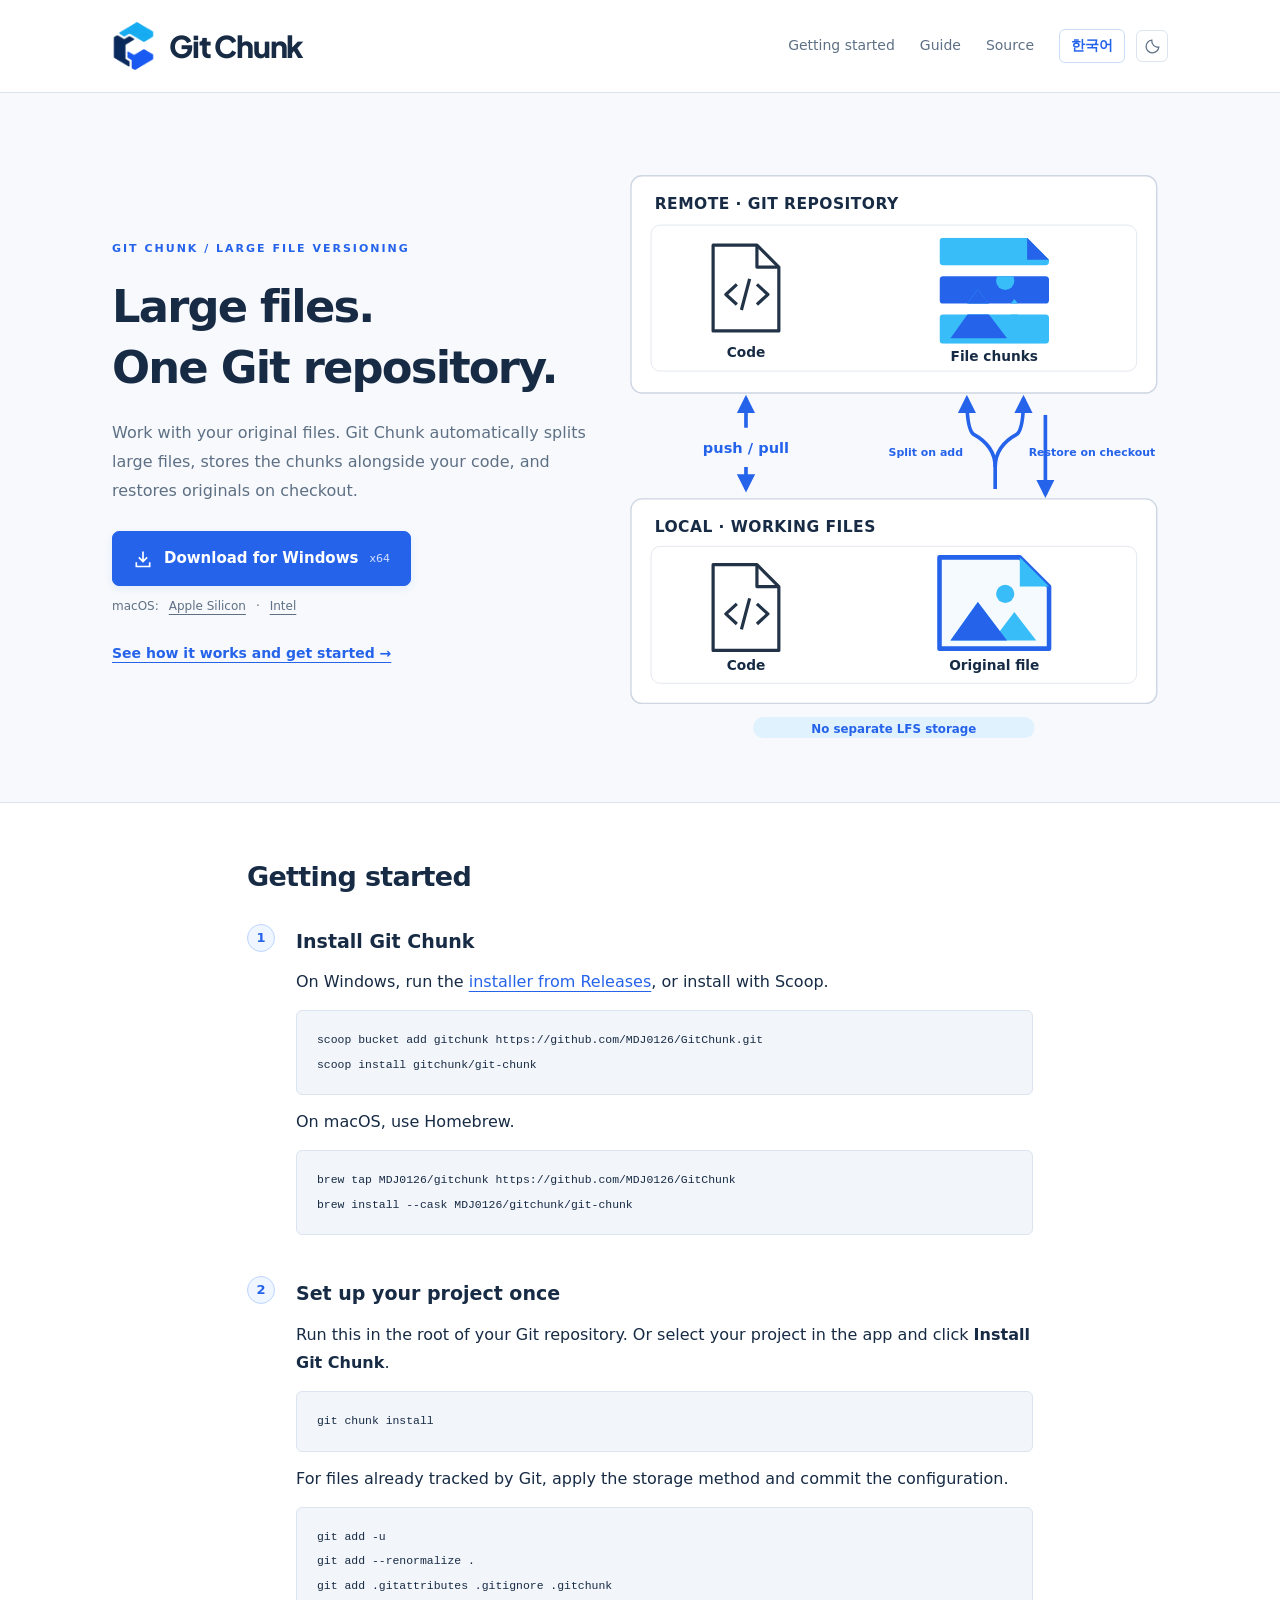
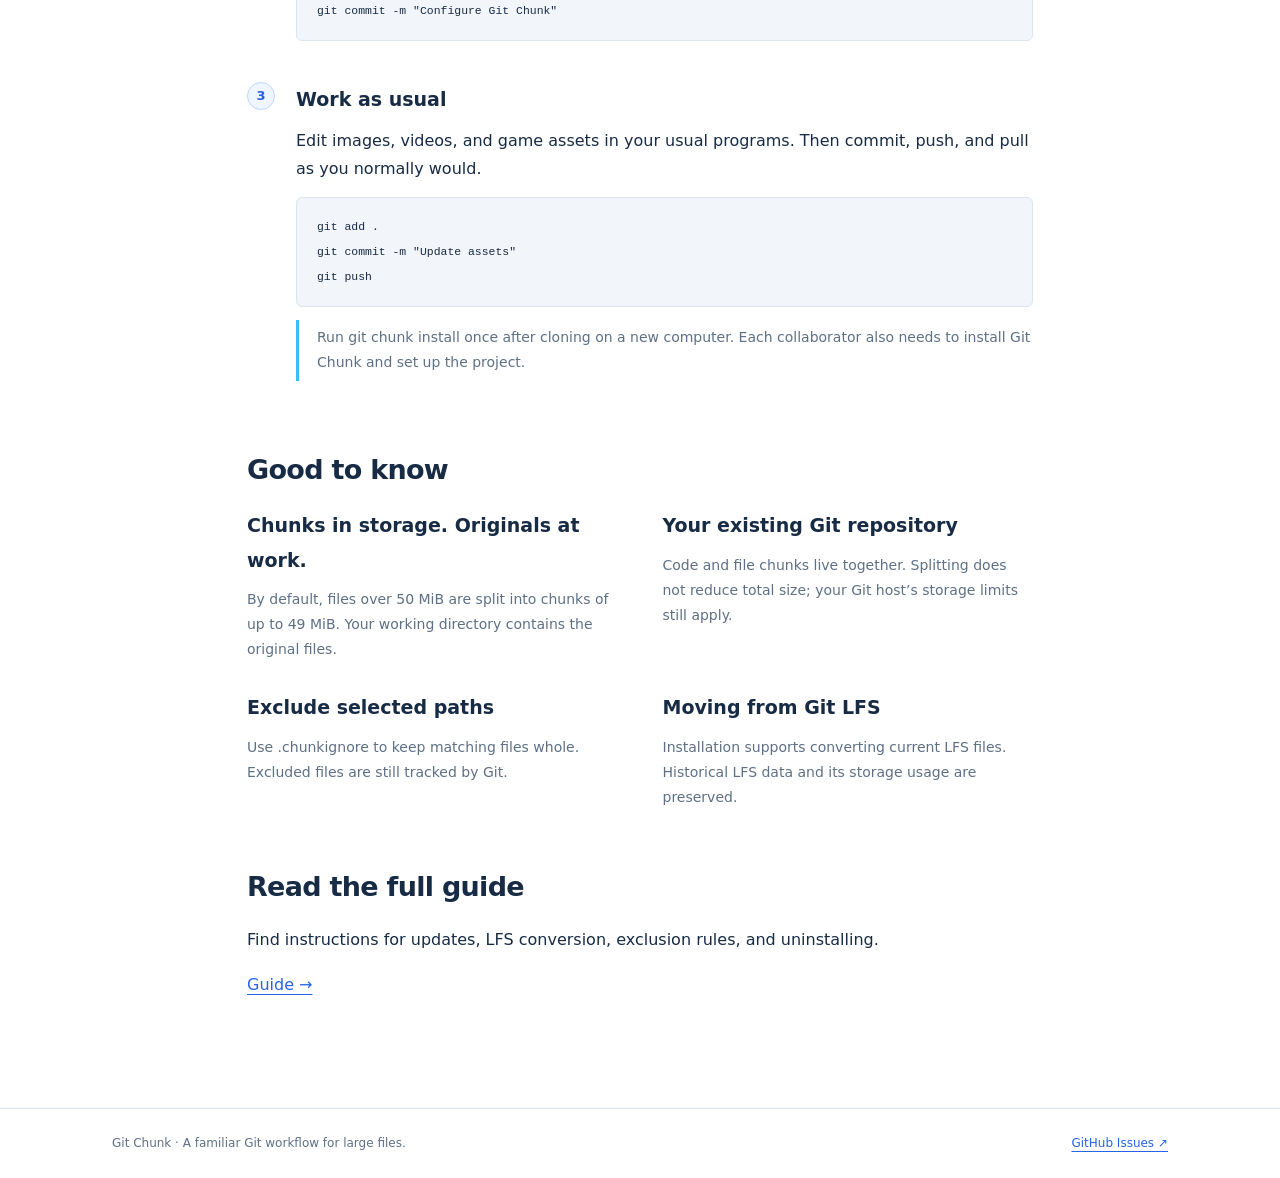
==== commit 465f2153: "feat: add persistent dark mode beside language switch" ====
--- a/docs/index.html
+++ b/docs/index.html
@@ -1,4 +1,4 @@
-<!doctype html><html lang="en"><head><meta charset="utf-8"><meta name="viewport" content="width=device-width,initial-scale=1"><title>Git Chunk — Documentation</title><meta name="description" content="Work with your original files. Git Chunk automatically splits large files, stores the chunks alongside your code, and restores originals on checkout."><link rel="icon" href="assets/git-chunk-symbol.svg" type="image/svg+xml"><link rel="stylesheet" href="assets/site.css"></head><body><header><div class="wrap header"><a class="brand" href="#" aria-label="Git Chunk"><img src="assets/git-chunk-symbol.svg" alt=""><span class="brand-name">Git Chunk</span></a><nav aria-label="Main navigation"><a href="#getting-started">Getting started</a><a href="guide.html">Guide</a><a href="https://github.com/MDJ0126/GitChunk">Source</a><a href="index.ko.html" lang="ko" hreflang="ko" class="language-switch" aria-label="한국어로 보기">한국어</a></nav></div></header><main><div class="hero"><div class="wrap hero-inner"><div class="intro"><span class="eyebrow">Git Chunk / Large file versioning</span><h1>Large files.<br>One Git repository.</h1><p>Work with your original files. Git Chunk automatically splits large files, stores the chunks alongside your code, and restores originals on checkout.</p><div class="download-actions"><a class="download-button" href="https://github.com/MDJ0126/GitChunk/releases/latest/download/GitChunk-Setup-win-x64.exe"><svg width="20" height="20" viewBox="0 0 24 24" fill="none" stroke="currentColor" stroke-width="2" aria-hidden="true"><path d="M12 3v12m-5-5 5 5 5-5M4 16v5h16v-5"/></svg>Download for Windows<span>x64</span></a><div class="download-alternatives"><span>macOS:</span> <a href="https://github.com/MDJ0126/GitChunk/releases/latest/download/GitChunk-osx-arm64.zip">Apple Silicon</a><span aria-hidden="true">·</span><a href="https://github.com/MDJ0126/GitChunk/releases/latest/download/GitChunk-osx-x64.zip">Intel</a></div></div><a class="text-link" href="#getting-started">See how it works and get started →</a></div><svg class="workflow" xmlns="http://www.w3.org/2000/svg" viewBox="0 0 600 630" role="img" aria-labelledby="workflow-title"><title id="workflow-title">REMOTE · GIT REPOSITORY: Code, File chunks / LOCAL · WORKING FILES: Original file</title><defs><marker id="arrow" viewBox="0 0 10 10" refX="8" refY="5" markerWidth="5" markerHeight="5" orient="auto-start-reverse"><path d="M0 0 10 5 0 10Z" fill="#2563eb"/></marker><g id="document" fill="none" stroke="#233347" stroke-width="3.5" stroke-linejoin="round"><path d="M0 0H48L72 24V94H0Z"/><path d="M48 0V24H72"/><path d="m26 43-12 11 12 11m22-22 12 11-12 11m-8-28-9 34"/></g><g id="landscape"><circle cx="72" cy="35" r="10" fill="#38bdf8"/><path d="m12 86 30-42 24 32 16-21 24 31Z" fill="#38bdf8"/><path d="m12 86 30-42 32 42Z" fill="#2563eb"/></g><clipPath id="top"><rect width="120" height="30" rx="4"/></clipPath><clipPath id="mid"><rect y="30" width="120" height="30" rx="4"/></clipPath><clipPath id="bottom"><rect y="60" width="120" height="32" rx="4"/></clipPath></defs><rect x="12" y="14" width="576" height="238" rx="12" fill="#fff" stroke="#cdd6e2" stroke-width="1.5"/><text class="box-title" x="38" y="50">REMOTE · GIT REPOSITORY</text><rect x="34" y="68" width="532" height="160" rx="10" fill="none" stroke="#e1e6ed"/><use href="#document" x="102" y="90"/><text x="138" y="212">Code</text><g transform="translate(350 82)"><g clip-path="url(#top)"><path d="M0 0H96L120 24V92H0Z" fill="#38bdf8"/><path d="M96 0V24H120" fill="#2563eb"/></g><g transform="translate(0 12)" clip-path="url(#mid)"><rect width="120" height="92" fill="#2563eb"/><use href="#landscape"/></g><g transform="translate(0 24)" clip-path="url(#bottom)"><rect width="120" height="92" fill="#38bdf8"/><use href="#landscape"/></g></g><text x="410" y="217">File chunks</text><rect x="12" y="368" width="576" height="224" rx="12" fill="#fff" stroke="#cdd6e2" stroke-width="1.5"/><text class="box-title" x="38" y="404">LOCAL · WORKING FILES</text><rect x="34" y="420" width="532" height="150" rx="10" fill="none" stroke="#e1e6ed"/><use href="#document" x="102" y="440"/><text x="138" y="555">Code</text><g transform="translate(350 432)"><path d="M0 0H88L120 32V100H0Z" fill="#f5faff" stroke="#2563eb" stroke-width="5" stroke-linejoin="round"/><path d="M88 0V32H120" fill="#38bdf8"/><use href="#landscape" y="5"/></g><text x="410" y="555">Original file</text><g fill="none" stroke="#2563eb" stroke-width="4" marker-start="url(#arrow)" marker-end="url(#arrow)"><path d="M138 258V290M138 333V357"/></g><text class="flow-label" x="138" y="318">push / pull</text><g fill="none" stroke="#2563eb" stroke-width="4" marker-end="url(#arrow)"><path d="M411 357V333Q411 310 387 297Q380 291 380 258"/><path d="M411 333Q411 310 435 297Q442 291 442 258"/><path d="M466 276V363"/></g><text class="flow-label small" x="335" y="321">Split on add</text><text class="flow-label small" x="517" y="321">Restore on checkout</text><rect x="146" y="607" width="308" height="23" rx="11" fill="#e0f2fe"/><text class="pill-label" x="300" y="624">No separate LFS storage</text></svg></div></div><div class="wrap content"><section id="getting-started"><h2>Getting started</h2><div class="step"><span class="number">1</span><div><h3>Install Git Chunk</h3><p>On Windows, run the <a href="https://github.com/MDJ0126/GitChunk/releases/latest/download/GitChunk-Setup-win-x64.exe">installer from Releases</a>, or install with Scoop.</p><pre><code>scoop bucket add gitchunk https://github.com/MDJ0126/GitChunk.git
+<!doctype html><html lang="en"><head><meta charset="utf-8"><meta name="viewport" content="width=device-width,initial-scale=1"><title>Git Chunk — Documentation</title><meta name="description" content="Work with your original files. Git Chunk automatically splits large files, stores the chunks alongside your code, and restores originals on checkout."><link rel="icon" href="assets/git-chunk-symbol.svg" type="image/svg+xml"><script src="assets/theme.js"></script><link rel="stylesheet" href="assets/site.css"></head><body><header><div class="wrap header"><a class="brand" href="#" aria-label="Git Chunk"><img src="assets/git-chunk-symbol.svg" alt=""><span class="brand-name">Git Chunk</span></a><nav aria-label="Main navigation"><a href="#getting-started">Getting started</a><a href="guide.html">Guide</a><a href="https://github.com/MDJ0126/GitChunk">Source</a><a href="index.ko.html" lang="ko" hreflang="ko" class="language-switch" aria-label="한국어로 보기">한국어</a><button class="theme-toggle" type="button" aria-label="Switch to dark mode" aria-pressed="false"><svg class="moon-icon" width="17" height="17" viewBox="0 0 24 24" fill="none" stroke="currentColor" stroke-width="1.8" aria-hidden="true"><path d="M20.9 13A9 9 0 0 1 11 3.1 9 9 0 1 0 20.9 13Z"/></svg><svg class="sun-icon" width="17" height="17" viewBox="0 0 24 24" fill="none" stroke="currentColor" stroke-width="1.8" aria-hidden="true"><circle cx="12" cy="12" r="4"/><path d="M12 2v2m0 16v2M2 12h2m16 0h2M5 5l1.5 1.5m11 11L19 19M5 19l1.5-1.5m11-11L19 5"/></svg></button></nav></div></header><main><div class="hero"><div class="wrap hero-inner"><div class="intro"><span class="eyebrow">Git Chunk / Large file versioning</span><h1>Large files.<br>One Git repository.</h1><p>Work with your original files. Git Chunk automatically splits large files, stores the chunks alongside your code, and restores originals on checkout.</p><div class="download-actions"><a class="download-button" href="https://github.com/MDJ0126/GitChunk/releases/latest/download/GitChunk-Setup-win-x64.exe"><svg width="20" height="20" viewBox="0 0 24 24" fill="none" stroke="currentColor" stroke-width="2" aria-hidden="true"><path d="M12 3v12m-5-5 5 5 5-5M4 16v5h16v-5"/></svg>Download for Windows<span>x64</span></a><div class="download-alternatives"><span>macOS:</span> <a href="https://github.com/MDJ0126/GitChunk/releases/latest/download/GitChunk-osx-arm64.zip">Apple Silicon</a><span aria-hidden="true">·</span><a href="https://github.com/MDJ0126/GitChunk/releases/latest/download/GitChunk-osx-x64.zip">Intel</a></div></div><a class="text-link" href="#getting-started">See how it works and get started →</a></div><svg class="workflow" xmlns="http://www.w3.org/2000/svg" viewBox="0 0 600 630" role="img" aria-labelledby="workflow-title"><title id="workflow-title">REMOTE · GIT REPOSITORY: Code, File chunks / LOCAL · WORKING FILES: Original file</title><defs><marker id="arrow" viewBox="0 0 10 10" refX="8" refY="5" markerWidth="5" markerHeight="5" orient="auto-start-reverse"><path d="M0 0 10 5 0 10Z" fill="#2563eb"/></marker><g id="document" fill="none" stroke="#233347" stroke-width="3.5" stroke-linejoin="round"><path d="M0 0H48L72 24V94H0Z"/><path d="M48 0V24H72"/><path d="m26 43-12 11 12 11m22-22 12 11-12 11m-8-28-9 34"/></g><g id="landscape"><circle cx="72" cy="35" r="10" fill="#38bdf8"/><path d="m12 86 30-42 24 32 16-21 24 31Z" fill="#38bdf8"/><path d="m12 86 30-42 32 42Z" fill="#2563eb"/></g><clipPath id="top"><rect width="120" height="30" rx="4"/></clipPath><clipPath id="mid"><rect y="30" width="120" height="30" rx="4"/></clipPath><clipPath id="bottom"><rect y="60" width="120" height="32" rx="4"/></clipPath></defs><rect x="12" y="14" width="576" height="238" rx="12" fill="#fff" stroke="#cdd6e2" stroke-width="1.5"/><text class="box-title" x="38" y="50">REMOTE · GIT REPOSITORY</text><rect x="34" y="68" width="532" height="160" rx="10" fill="none" stroke="#e1e6ed"/><use href="#document" x="102" y="90"/><text x="138" y="212">Code</text><g transform="translate(350 82)"><g clip-path="url(#top)"><path d="M0 0H96L120 24V92H0Z" fill="#38bdf8"/><path d="M96 0V24H120" fill="#2563eb"/></g><g transform="translate(0 12)" clip-path="url(#mid)"><rect width="120" height="92" fill="#2563eb"/><use href="#landscape"/></g><g transform="translate(0 24)" clip-path="url(#bottom)"><rect width="120" height="92" fill="#38bdf8"/><use href="#landscape"/></g></g><text x="410" y="217">File chunks</text><rect x="12" y="368" width="576" height="224" rx="12" fill="#fff" stroke="#cdd6e2" stroke-width="1.5"/><text class="box-title" x="38" y="404">LOCAL · WORKING FILES</text><rect x="34" y="420" width="532" height="150" rx="10" fill="none" stroke="#e1e6ed"/><use href="#document" x="102" y="440"/><text x="138" y="555">Code</text><g transform="translate(350 432)"><path d="M0 0H88L120 32V100H0Z" fill="#f5faff" stroke="#2563eb" stroke-width="5" stroke-linejoin="round"/><path d="M88 0V32H120" fill="#38bdf8"/><use href="#landscape" y="5"/></g><text x="410" y="555">Original file</text><g fill="none" stroke="#2563eb" stroke-width="4" marker-start="url(#arrow)" marker-end="url(#arrow)"><path d="M138 258V290M138 333V357"/></g><text class="flow-label" x="138" y="318">push / pull</text><g fill="none" stroke="#2563eb" stroke-width="4" marker-end="url(#arrow)"><path d="M411 357V333Q411 310 387 297Q380 291 380 258"/><path d="M411 333Q411 310 435 297Q442 291 442 258"/><path d="M466 276V363"/></g><text class="flow-label small" x="335" y="321">Split on add</text><text class="flow-label small" x="517" y="321">Restore on checkout</text><rect x="146" y="607" width="308" height="23" rx="11" fill="#e0f2fe"/><text class="pill-label" x="300" y="624">No separate LFS storage</text></svg></div></div><div class="wrap content"><section id="getting-started"><h2>Getting started</h2><div class="step"><span class="number">1</span><div><h3>Install Git Chunk</h3><p>On Windows, run the <a href="https://github.com/MDJ0126/GitChunk/releases/latest/download/GitChunk-Setup-win-x64.exe">installer from Releases</a>, or install with Scoop.</p><pre><code>scoop bucket add gitchunk https://github.com/MDJ0126/GitChunk.git
 scoop install gitchunk/git-chunk</code></pre><p>On macOS, use Homebrew.</p><pre><code>brew tap MDJ0126/gitchunk https://github.com/MDJ0126/GitChunk
 brew install --cask MDJ0126/gitchunk/git-chunk</code></pre></div></div><div class="step"><span class="number">2</span><div><h3>Set up your project once</h3><p>Run this in the root of your Git repository. Or select your project in the app and click <strong>Install Git Chunk</strong>.</p><pre><code>git chunk install</code></pre><p>For files already tracked by Git, apply the storage method and commit the configuration.</p><pre><code>git add -u
 git add --renormalize .
--- a/docs/assets/site.css
+++ b/docs/assets/site.css
@@ -11,3 +11,16 @@
 .download-actions{margin:26px 0 21px}.download-button{display:inline-flex;align-items:center;justify-content:center;gap:11px;padding:13px 20px;border:1px solid #2563eb;border-radius:7px;background:#2563eb;color:#fff;text-decoration:none;font-size:15px;font-weight:700;box-shadow:0 3px 8px #2563eb16;transition:background .15s}.download-button:hover{background:#1d4ed8}.download-button:focus-visible{outline:3px solid #38bdf8;outline-offset:4px}.download-button span{font-size:11px;font-weight:500;opacity:.8}.download-alternatives{display:flex;align-items:center;gap:10px;margin-top:10px;color:var(--muted);font-size:12px}.download-alternatives a{color:var(--muted)}@media(max-width:400px){.download-button{width:100%;padding:13px 10px}}
 
 nav .language-switch{padding:3px 11px;border:1px solid #cbdcf6;border-radius:6px;color:var(--blue);font-weight:650;white-space:nowrap}nav{align-items:center}nav .language-switch:hover{background:#eff6ff}
+/* Theme controls and dark palette shared by landing pages and guides. */
+:root{color-scheme:light;--surface:#fff;--code-bg:#f2f5f9}
+:root[data-theme="dark"]{color-scheme:dark;--ink:#e3edf9;--muted:#a5b5c9;--blue:#77adff;--sky:#5ccfff;--line:#2b3c52;--paper:#111c2c;--surface:#0c1523;--code-bg:#172338}
+body{background:var(--surface)}.hero{background:var(--paper)}.brand-name{color:var(--ink)}pre{background:var(--code-bg)}
+nav .theme-toggle{display:inline-flex;align-items:center;justify-content:center;flex-shrink:0;width:32px;height:32px;padding:0;margin-left:-14px;border:1px solid var(--line);border-radius:6px;color:var(--muted);background:transparent;cursor:pointer}
+nav .theme-toggle:hover{color:var(--blue);background:var(--code-bg)}.theme-toggle:focus-visible{outline:2px solid var(--sky);outline-offset:3px}.sun-icon{display:none}[data-theme="dark"] .sun-icon{display:block}[data-theme="dark"] .moon-icon{display:none}
+[data-theme="dark"] nav .language-switch{border-color:#38516f}[data-theme="dark"] nav .language-switch:hover{background:#172c45}[data-theme="dark"] .number{background:#172c45;border-color:#38516f}[data-theme="dark"] .guide-article code:not(pre code){background:var(--code-bg)}
+[data-theme="dark"] .workflow text{fill:var(--ink)}[data-theme="dark"] .workflow .flow-label,[data-theme="dark"] .workflow .pill-label{fill:var(--blue)}
+[data-theme="dark"] .workflow rect[fill="#fff"]{fill:#142134}[data-theme="dark"] .workflow rect[stroke="#cdd6e2"],[data-theme="dark"] .workflow rect[stroke="#e1e6ed"]{stroke:#34475e}
+[data-theme="dark"] .workflow #document{stroke:#c8d7e9}[data-theme="dark"] .workflow path[fill="#f5faff"]{fill:#172c45}[data-theme="dark"] .workflow rect[fill="#e0f2fe"]{fill:#172f4c}
+[data-theme="dark"] .workflow g[stroke="#2563eb"]{stroke:#77adff}[data-theme="dark"] .workflow #arrow path{fill:#77adff}
+[data-theme="dark"] .download-button{background:#2563eb;color:#fff}[data-theme="dark"] .download-button:hover{background:#1d4ed8}
+@media(max-width:760px){nav .theme-toggle{margin-left:-7px}}
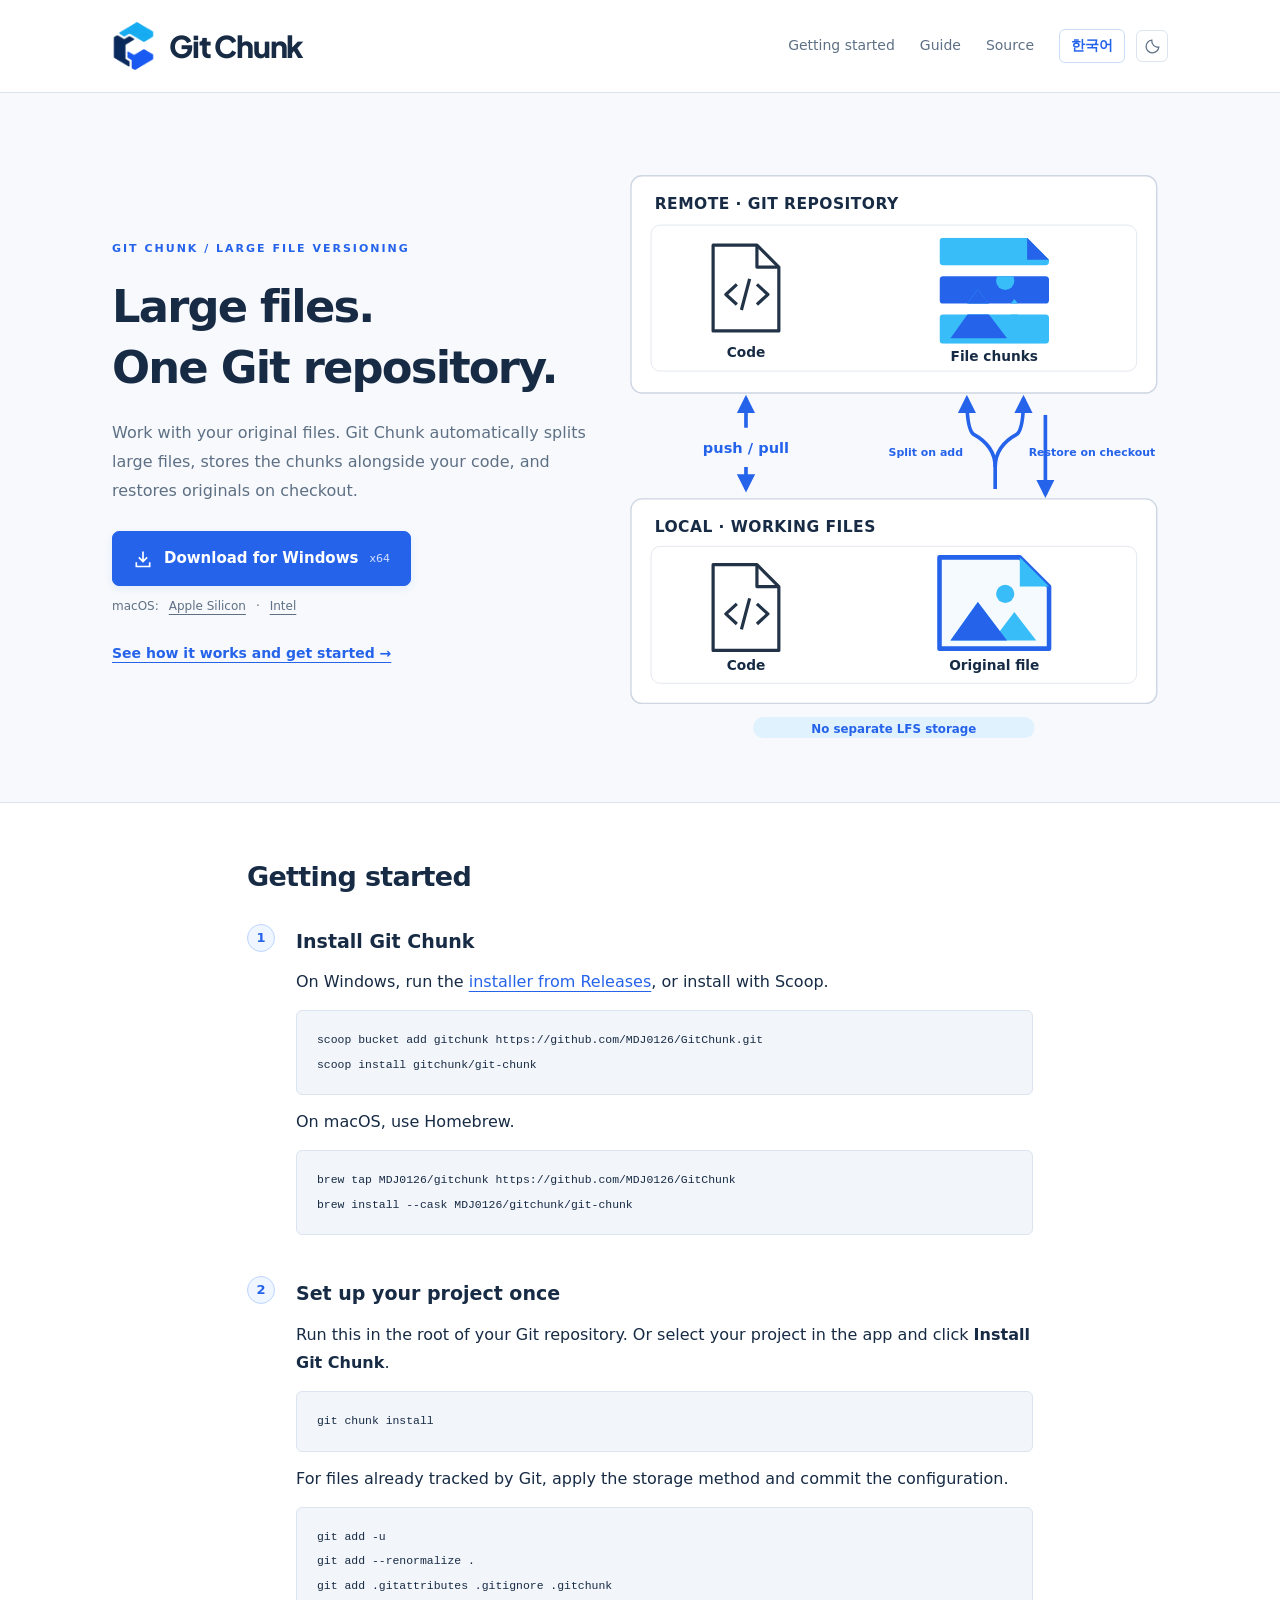
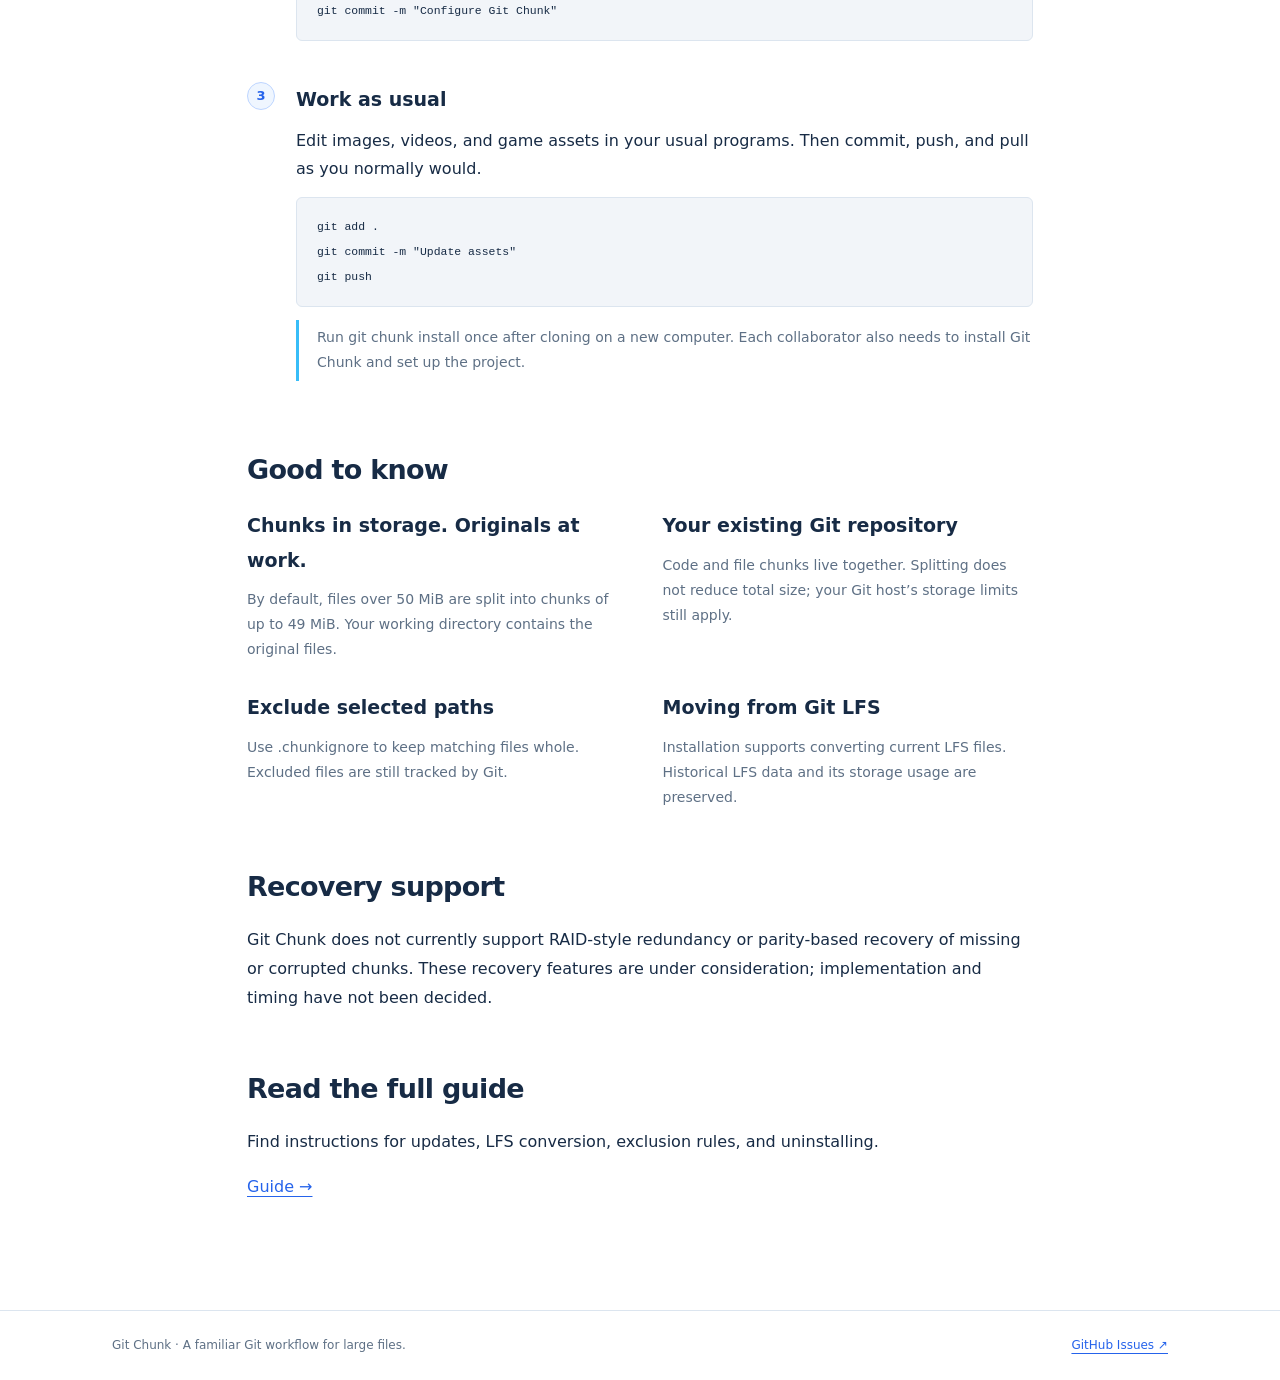
==== commit 6d572d80: "docs: clarify RAID and parity recovery support" ====
--- a/docs/index.html
+++ b/docs/index.html
@@ -1,8 +1,8 @@
-<!doctype html><html lang="en"><head><meta charset="utf-8"><meta name="viewport" content="width=device-width,initial-scale=1"><title>Git Chunk — Documentation</title><meta name="description" content="Work with your original files. Git Chunk automatically splits large files, stores the chunks alongside your code, and restores originals on checkout."><link rel="icon" href="assets/git-chunk-symbol.svg" type="image/svg+xml"><script src="assets/theme.js"></script><link rel="stylesheet" href="assets/site.css"></head><body><header><div class="wrap header"><a class="brand" href="#" aria-label="Git Chunk"><img src="assets/git-chunk-symbol.svg" alt=""><span class="brand-name">Git Chunk</span></a><nav aria-label="Main navigation"><a href="#getting-started">Getting started</a><a href="guide.html">Guide</a><a href="https://github.com/MDJ0126/GitChunk">Source</a><a href="index.ko.html" lang="ko" hreflang="ko" class="language-switch" aria-label="한국어로 보기">한국어</a><button class="theme-toggle" type="button" aria-label="Switch to dark mode" aria-pressed="false"><svg class="moon-icon" width="17" height="17" viewBox="0 0 24 24" fill="none" stroke="currentColor" stroke-width="1.8" aria-hidden="true"><path d="M20.9 13A9 9 0 0 1 11 3.1 9 9 0 1 0 20.9 13Z"/></svg><svg class="sun-icon" width="17" height="17" viewBox="0 0 24 24" fill="none" stroke="currentColor" stroke-width="1.8" aria-hidden="true"><circle cx="12" cy="12" r="4"/><path d="M12 2v2m0 16v2M2 12h2m16 0h2M5 5l1.5 1.5m11 11L19 19M5 19l1.5-1.5m11-11L19 5"/></svg></button></nav></div></header><main><div class="hero"><div class="wrap hero-inner"><div class="intro"><span class="eyebrow">Git Chunk / Large file versioning</span><h1>Large files.<br>One Git repository.</h1><p>Work with your original files. Git Chunk automatically splits large files, stores the chunks alongside your code, and restores originals on checkout.</p><div class="download-actions"><a class="download-button" href="https://github.com/MDJ0126/GitChunk/releases/latest/download/GitChunk-Setup-win-x64.exe"><svg width="20" height="20" viewBox="0 0 24 24" fill="none" stroke="currentColor" stroke-width="2" aria-hidden="true"><path d="M12 3v12m-5-5 5 5 5-5M4 16v5h16v-5"/></svg>Download for Windows<span>x64</span></a><div class="download-alternatives"><span>macOS:</span> <a href="https://github.com/MDJ0126/GitChunk/releases/latest/download/GitChunk-osx-arm64.zip">Apple Silicon</a><span aria-hidden="true">·</span><a href="https://github.com/MDJ0126/GitChunk/releases/latest/download/GitChunk-osx-x64.zip">Intel</a></div></div><a class="text-link" href="#getting-started">See how it works and get started →</a></div><svg class="workflow" xmlns="http://www.w3.org/2000/svg" viewBox="0 0 600 630" role="img" aria-labelledby="workflow-title"><title id="workflow-title">REMOTE · GIT REPOSITORY: Code, File chunks / LOCAL · WORKING FILES: Original file</title><defs><marker id="arrow" viewBox="0 0 10 10" refX="8" refY="5" markerWidth="5" markerHeight="5" orient="auto-start-reverse"><path d="M0 0 10 5 0 10Z" fill="#2563eb"/></marker><g id="document" fill="none" stroke="#233347" stroke-width="3.5" stroke-linejoin="round"><path d="M0 0H48L72 24V94H0Z"/><path d="M48 0V24H72"/><path d="m26 43-12 11 12 11m22-22 12 11-12 11m-8-28-9 34"/></g><g id="landscape"><circle cx="72" cy="35" r="10" fill="#38bdf8"/><path d="m12 86 30-42 24 32 16-21 24 31Z" fill="#38bdf8"/><path d="m12 86 30-42 32 42Z" fill="#2563eb"/></g><clipPath id="top"><rect width="120" height="30" rx="4"/></clipPath><clipPath id="mid"><rect y="30" width="120" height="30" rx="4"/></clipPath><clipPath id="bottom"><rect y="60" width="120" height="32" rx="4"/></clipPath></defs><rect x="12" y="14" width="576" height="238" rx="12" fill="#fff" stroke="#cdd6e2" stroke-width="1.5"/><text class="box-title" x="38" y="50">REMOTE · GIT REPOSITORY</text><rect x="34" y="68" width="532" height="160" rx="10" fill="none" stroke="#e1e6ed"/><use href="#document" x="102" y="90"/><text x="138" y="212">Code</text><g transform="translate(350 82)"><g clip-path="url(#top)"><path d="M0 0H96L120 24V92H0Z" fill="#38bdf8"/><path d="M96 0V24H120" fill="#2563eb"/></g><g transform="translate(0 12)" clip-path="url(#mid)"><rect width="120" height="92" fill="#2563eb"/><use href="#landscape"/></g><g transform="translate(0 24)" clip-path="url(#bottom)"><rect width="120" height="92" fill="#38bdf8"/><use href="#landscape"/></g></g><text x="410" y="217">File chunks</text><rect x="12" y="368" width="576" height="224" rx="12" fill="#fff" stroke="#cdd6e2" stroke-width="1.5"/><text class="box-title" x="38" y="404">LOCAL · WORKING FILES</text><rect x="34" y="420" width="532" height="150" rx="10" fill="none" stroke="#e1e6ed"/><use href="#document" x="102" y="440"/><text x="138" y="555">Code</text><g transform="translate(350 432)"><path d="M0 0H88L120 32V100H0Z" fill="#f5faff" stroke="#2563eb" stroke-width="5" stroke-linejoin="round"/><path d="M88 0V32H120" fill="#38bdf8"/><use href="#landscape" y="5"/></g><text x="410" y="555">Original file</text><g fill="none" stroke="#2563eb" stroke-width="4" marker-start="url(#arrow)" marker-end="url(#arrow)"><path d="M138 258V290M138 333V357"/></g><text class="flow-label" x="138" y="318">push / pull</text><g fill="none" stroke="#2563eb" stroke-width="4" marker-end="url(#arrow)"><path d="M411 357V333Q411 310 387 297Q380 291 380 258"/><path d="M411 333Q411 310 435 297Q442 291 442 258"/><path d="M466 276V363"/></g><text class="flow-label small" x="335" y="321">Split on add</text><text class="flow-label small" x="517" y="321">Restore on checkout</text><rect x="146" y="607" width="308" height="23" rx="11" fill="#e0f2fe"/><text class="pill-label" x="300" y="624">No separate LFS storage</text></svg></div></div><div class="wrap content"><section id="getting-started"><h2>Getting started</h2><div class="step"><span class="number">1</span><div><h3>Install Git Chunk</h3><p>On Windows, run the <a href="https://github.com/MDJ0126/GitChunk/releases/latest/download/GitChunk-Setup-win-x64.exe">installer from Releases</a>, or install with Scoop.</p><pre><code>scoop bucket add gitchunk https://github.com/MDJ0126/GitChunk.git
+<!doctype html><html lang="en"><head><meta charset="utf-8"><meta name="viewport" content="width=device-width,initial-scale=1"><title>Git Chunk — Documentation</title><meta name="description" content="Work with your original files. Git Chunk automatically splits large files, stores the chunks alongside your code, and restores originals on checkout."><link rel="icon" href="assets/git-chunk-symbol.svg" type="image/svg+xml"><script src="assets/theme.js"></script><script src="assets/download.js" defer></script><link rel="stylesheet" href="assets/site.css"><link rel="canonical" href="https://mdj0126.github.io/GitChunk/"><meta property="og:type" content="website"><meta property="og:site_name" content="Git Chunk"><meta property="og:title" content="Git Chunk — Documentation"><meta property="og:description" content="Work with your original files. Git Chunk automatically splits large files, stores the chunks alongside your code, and restores originals on checkout."><meta property="og:url" content="https://mdj0126.github.io/GitChunk/"><meta property="og:locale" content="en_US"><meta property="og:image" content="https://mdj0126.github.io/GitChunk/assets/git-chunk-og.png"><meta property="og:image:type" content="image/png"><meta property="og:image:width" content="1733"><meta property="og:image:height" content="908"><meta property="og:image:alt" content="Git Chunk — Large files. One Git repository. A blue chunk logo and a file split into pieces."><meta name="twitter:card" content="summary_large_image"><meta name="twitter:title" content="Git Chunk — Documentation"><meta name="twitter:description" content="Work with your original files. Git Chunk automatically splits large files, stores the chunks alongside your code, and restores originals on checkout."><meta name="twitter:image" content="https://mdj0126.github.io/GitChunk/assets/git-chunk-og.png"><meta name="twitter:image:alt" content="Git Chunk — Large files. One Git repository. A blue chunk logo and a file split into pieces."></head><body><header><div class="wrap header"><a class="brand" href="#" aria-label="Git Chunk"><img src="assets/git-chunk-symbol.svg" alt=""><span class="brand-name">Git Chunk</span></a><nav aria-label="Main navigation"><a href="#getting-started">Getting started</a><a href="guide.html">Guide</a><a href="https://github.com/MDJ0126/GitChunk">Source</a><a href="index.ko.html" lang="ko" hreflang="ko" class="language-switch" aria-label="한국어로 보기">한국어</a><button class="theme-toggle" type="button" aria-label="Switch to dark mode" aria-pressed="false"><svg class="moon-icon" width="17" height="17" viewBox="0 0 24 24" fill="none" stroke="currentColor" stroke-width="1.8" aria-hidden="true"><path d="M20.9 13A9 9 0 0 1 11 3.1 9 9 0 1 0 20.9 13Z"/></svg><svg class="sun-icon" width="17" height="17" viewBox="0 0 24 24" fill="none" stroke="currentColor" stroke-width="1.8" aria-hidden="true"><circle cx="12" cy="12" r="4"/><path d="M12 2v2m0 16v2M2 12h2m16 0h2M5 5l1.5 1.5m11 11L19 19M5 19l1.5-1.5m11-11L19 5"/></svg></button></nav></div></header><main><div class="hero"><div class="wrap hero-inner"><div class="intro"><span class="eyebrow">Git Chunk / Large file versioning</span><h1>Large files.<br>One Git repository.</h1><p>Work with your original files. Git Chunk automatically splits large files, stores the chunks alongside your code, and restores originals on checkout.</p><div class="download-actions"><a class="download-button" href="https://github.com/MDJ0126/GitChunk/releases/latest/download/GitChunk-Setup-win-x64.exe"><svg width="20" height="20" viewBox="0 0 24 24" fill="none" stroke="currentColor" stroke-width="2" aria-hidden="true"><path d="M12 3v12m-5-5 5 5 5-5M4 16v5h16v-5"/></svg>Download for Windows<span>x64</span></a><div class="download-alternatives"><span>macOS:</span> <a href="https://github.com/MDJ0126/GitChunk/releases/latest/download/GitChunk-osx-arm64.zip">Apple Silicon</a><span aria-hidden="true">·</span><a href="https://github.com/MDJ0126/GitChunk/releases/latest/download/GitChunk-osx-x64.zip">Intel</a></div></div><a class="text-link" href="#getting-started">See how it works and get started →</a></div><svg class="workflow" xmlns="http://www.w3.org/2000/svg" viewBox="0 0 600 630" role="img" aria-labelledby="workflow-title"><title id="workflow-title">REMOTE · GIT REPOSITORY: Code, File chunks / LOCAL · WORKING FILES: Original file</title><defs><marker id="arrow" viewBox="0 0 10 10" refX="8" refY="5" markerWidth="5" markerHeight="5" orient="auto-start-reverse"><path d="M0 0 10 5 0 10Z" fill="#2563eb"/></marker><g id="document" fill="none" stroke="#233347" stroke-width="3.5" stroke-linejoin="round"><path d="M0 0H48L72 24V94H0Z"/><path d="M48 0V24H72"/><path d="m26 43-12 11 12 11m22-22 12 11-12 11m-8-28-9 34"/></g><g id="landscape"><circle cx="72" cy="35" r="10" fill="#38bdf8"/><path d="m12 86 30-42 24 32 16-21 24 31Z" fill="#38bdf8"/><path d="m12 86 30-42 32 42Z" fill="#2563eb"/></g><clipPath id="top"><rect width="120" height="30" rx="4"/></clipPath><clipPath id="mid"><rect y="30" width="120" height="30" rx="4"/></clipPath><clipPath id="bottom"><rect y="60" width="120" height="32" rx="4"/></clipPath></defs><rect x="12" y="14" width="576" height="238" rx="12" fill="#fff" stroke="#cdd6e2" stroke-width="1.5"/><text class="box-title" x="38" y="50">REMOTE · GIT REPOSITORY</text><rect x="34" y="68" width="532" height="160" rx="10" fill="none" stroke="#e1e6ed"/><use href="#document" x="102" y="90"/><text x="138" y="212">Code</text><g transform="translate(350 82)"><g clip-path="url(#top)"><path d="M0 0H96L120 24V92H0Z" fill="#38bdf8"/><path d="M96 0V24H120" fill="#2563eb"/></g><g transform="translate(0 12)" clip-path="url(#mid)"><rect width="120" height="92" fill="#2563eb"/><use href="#landscape"/></g><g transform="translate(0 24)" clip-path="url(#bottom)"><rect width="120" height="92" fill="#38bdf8"/><use href="#landscape"/></g></g><text x="410" y="217">File chunks</text><rect x="12" y="368" width="576" height="224" rx="12" fill="#fff" stroke="#cdd6e2" stroke-width="1.5"/><text class="box-title" x="38" y="404">LOCAL · WORKING FILES</text><rect x="34" y="420" width="532" height="150" rx="10" fill="none" stroke="#e1e6ed"/><use href="#document" x="102" y="440"/><text x="138" y="555">Code</text><g transform="translate(350 432)"><path d="M0 0H88L120 32V100H0Z" fill="#f5faff" stroke="#2563eb" stroke-width="5" stroke-linejoin="round"/><path d="M88 0V32H120" fill="#38bdf8"/><use href="#landscape" y="5"/></g><text x="410" y="555">Original file</text><g fill="none" stroke="#2563eb" stroke-width="4" marker-start="url(#arrow)" marker-end="url(#arrow)"><path d="M138 258V290M138 333V357"/></g><text class="flow-label" x="138" y="318">push / pull</text><g fill="none" stroke="#2563eb" stroke-width="4" marker-end="url(#arrow)"><path d="M411 357V333Q411 310 387 297Q380 291 380 258"/><path d="M411 333Q411 310 435 297Q442 291 442 258"/><path d="M466 276V363"/></g><text class="flow-label small" x="335" y="321">Split on add</text><text class="flow-label small" x="517" y="321">Restore on checkout</text><rect x="146" y="607" width="308" height="23" rx="11" fill="#e0f2fe"/><text class="pill-label" x="300" y="624">No separate LFS storage</text></svg></div></div><div class="wrap content"><section id="getting-started"><h2>Getting started</h2><div class="step"><span class="number">1</span><div><h3>Install Git Chunk</h3><p>On Windows, run the <a href="https://github.com/MDJ0126/GitChunk/releases/latest/download/GitChunk-Setup-win-x64.exe">installer from Releases</a>, or install with Scoop.</p><pre><code>scoop bucket add gitchunk https://github.com/MDJ0126/GitChunk.git
 scoop install gitchunk/git-chunk</code></pre><p>On macOS, use Homebrew.</p><pre><code>brew tap MDJ0126/gitchunk https://github.com/MDJ0126/GitChunk
 brew install --cask MDJ0126/gitchunk/git-chunk</code></pre></div></div><div class="step"><span class="number">2</span><div><h3>Set up your project once</h3><p>Run this in the root of your Git repository. Or select your project in the app and click <strong>Install Git Chunk</strong>.</p><pre><code>git chunk install</code></pre><p>For files already tracked by Git, apply the storage method and commit the configuration.</p><pre><code>git add -u
 git add --renormalize .
 git add .gitattributes .gitignore .gitchunk
 git commit -m "Configure Git Chunk"</code></pre></div></div><div class="step"><span class="number">3</span><div><h3>Work as usual</h3><p>Edit images, videos, and game assets in your usual programs. Then commit, push, and pull as you normally would.</p><pre><code>git add .
 git commit -m "Update assets"
-git push</code></pre><p class="note">Run git chunk install once after cloning on a new computer. Each collaborator also needs to install Git Chunk and set up the project.</p></div></div></section><section><h2>Good to know</h2><div class="facts"><div><h3>Chunks in storage. Originals at work.</h3><p>By default, files over 50 MiB are split into chunks of up to 49 MiB. Your working directory contains the original files.</p></div><div><h3>Your existing Git repository</h3><p>Code and file chunks live together. Splitting does not reduce total size; your Git host’s storage limits still apply.</p></div><div><h3>Exclude selected paths</h3><p>Use .chunkignore to keep matching files whole. Excluded files are still tracked by Git.</p></div><div><h3>Moving from Git LFS</h3><p>Installation supports converting current LFS files. Historical LFS data and its storage usage are preserved.</p></div></div></section><section><h2>Read the full guide</h2><p>Find instructions for updates, LFS conversion, exclusion rules, and uninstalling.</p><a href="guide.html">Guide →</a></section></div></main><footer><div class="wrap footer-inner"><span>Git Chunk · A familiar Git workflow for large files.</span><a href="https://github.com/MDJ0126/GitChunk/issues">GitHub Issues ↗</a></div></footer></body></html>+git push</code></pre><p class="note">Run git chunk install once after cloning on a new computer. Each collaborator also needs to install Git Chunk and set up the project.</p></div></div></section><section><h2>Good to know</h2><div class="facts"><div><h3>Chunks in storage. Originals at work.</h3><p>By default, files over 50 MiB are split into chunks of up to 49 MiB. Your working directory contains the original files.</p></div><div><h3>Your existing Git repository</h3><p>Code and file chunks live together. Splitting does not reduce total size; your Git host’s storage limits still apply.</p></div><div><h3>Exclude selected paths</h3><p>Use .chunkignore to keep matching files whole. Excluded files are still tracked by Git.</p></div><div><h3>Moving from Git LFS</h3><p>Installation supports converting current LFS files. Historical LFS data and its storage usage are preserved.</p></div></div></section><section><h2>Recovery support</h2><p>Git Chunk does not currently support RAID-style redundancy or parity-based recovery of missing or corrupted chunks. These recovery features are under consideration; implementation and timing have not been decided.</p></section><section><h2>Read the full guide</h2><p>Find instructions for updates, LFS conversion, exclusion rules, and uninstalling.</p><a href="guide.html">Guide →</a></section></div></main><footer><div class="wrap footer-inner"><span>Git Chunk · A familiar Git workflow for large files.</span><a href="https://github.com/MDJ0126/GitChunk/issues">GitHub Issues ↗</a></div></footer></body></html>
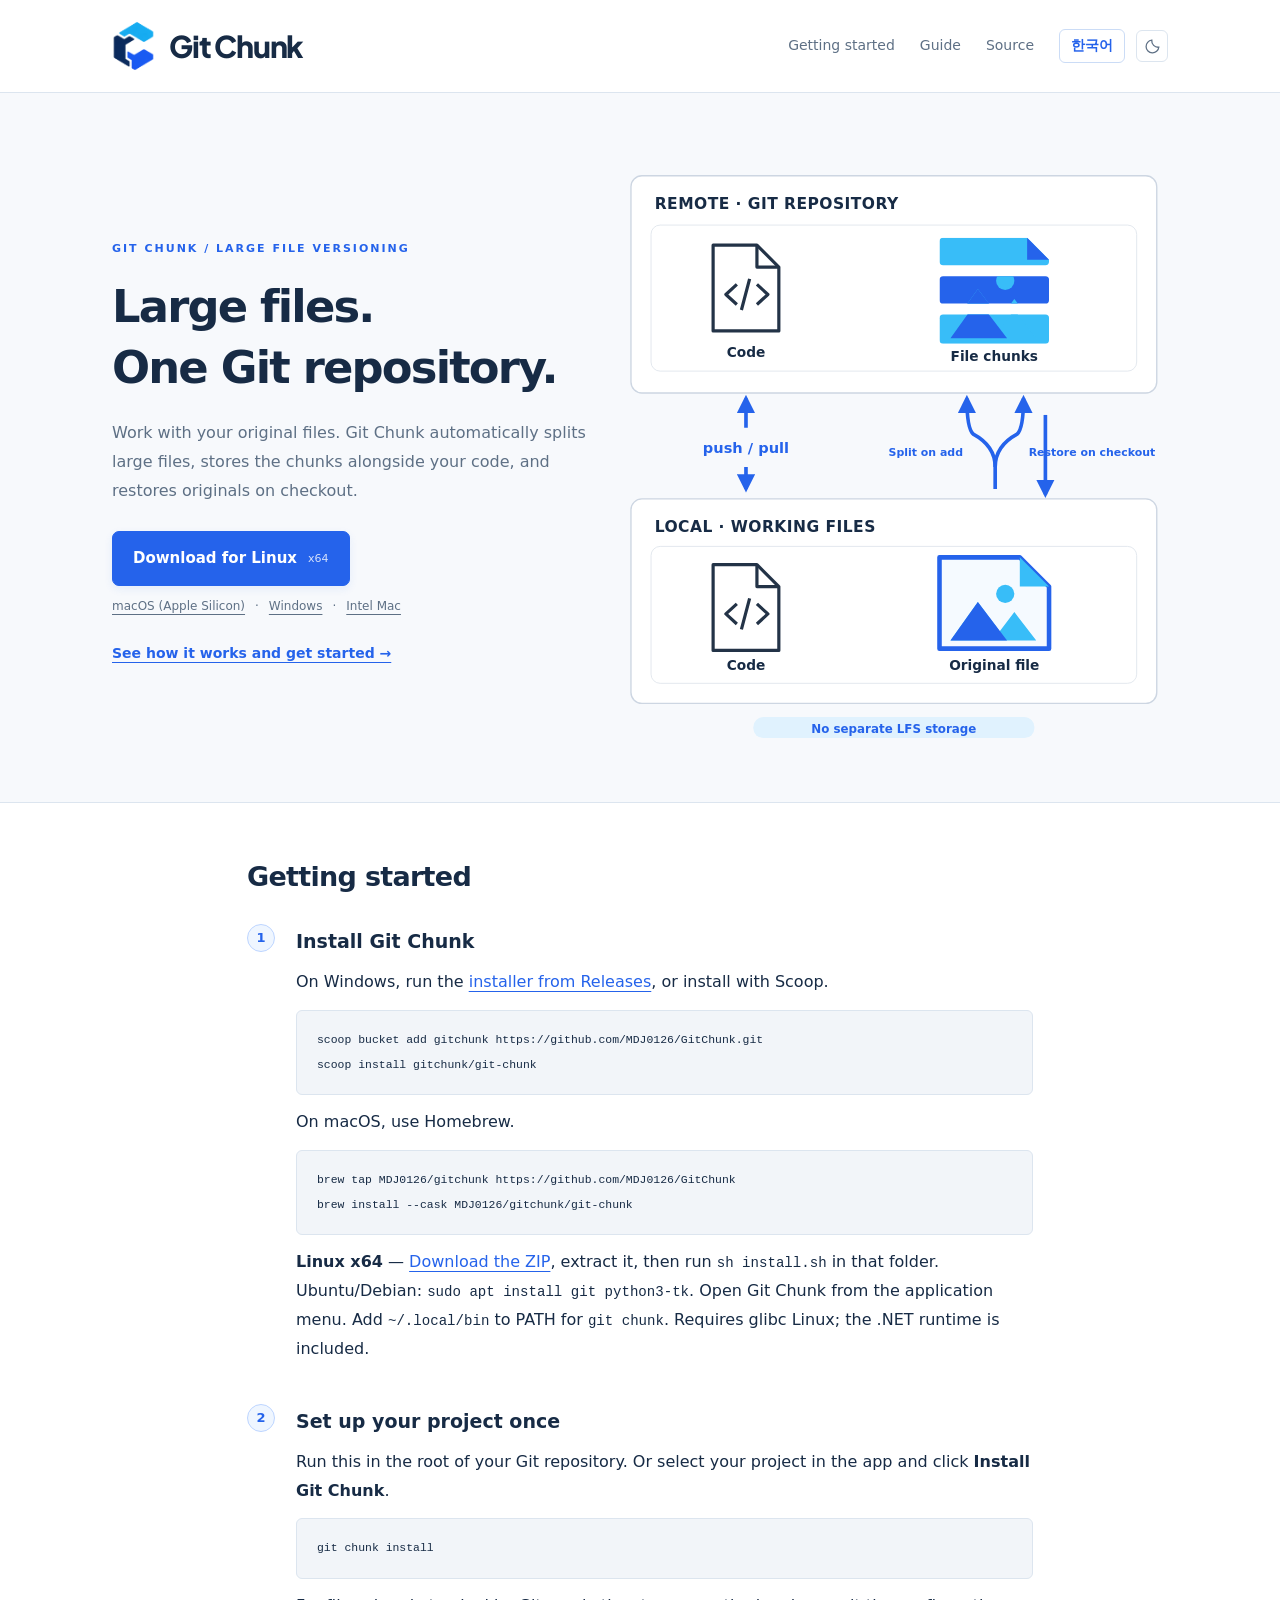
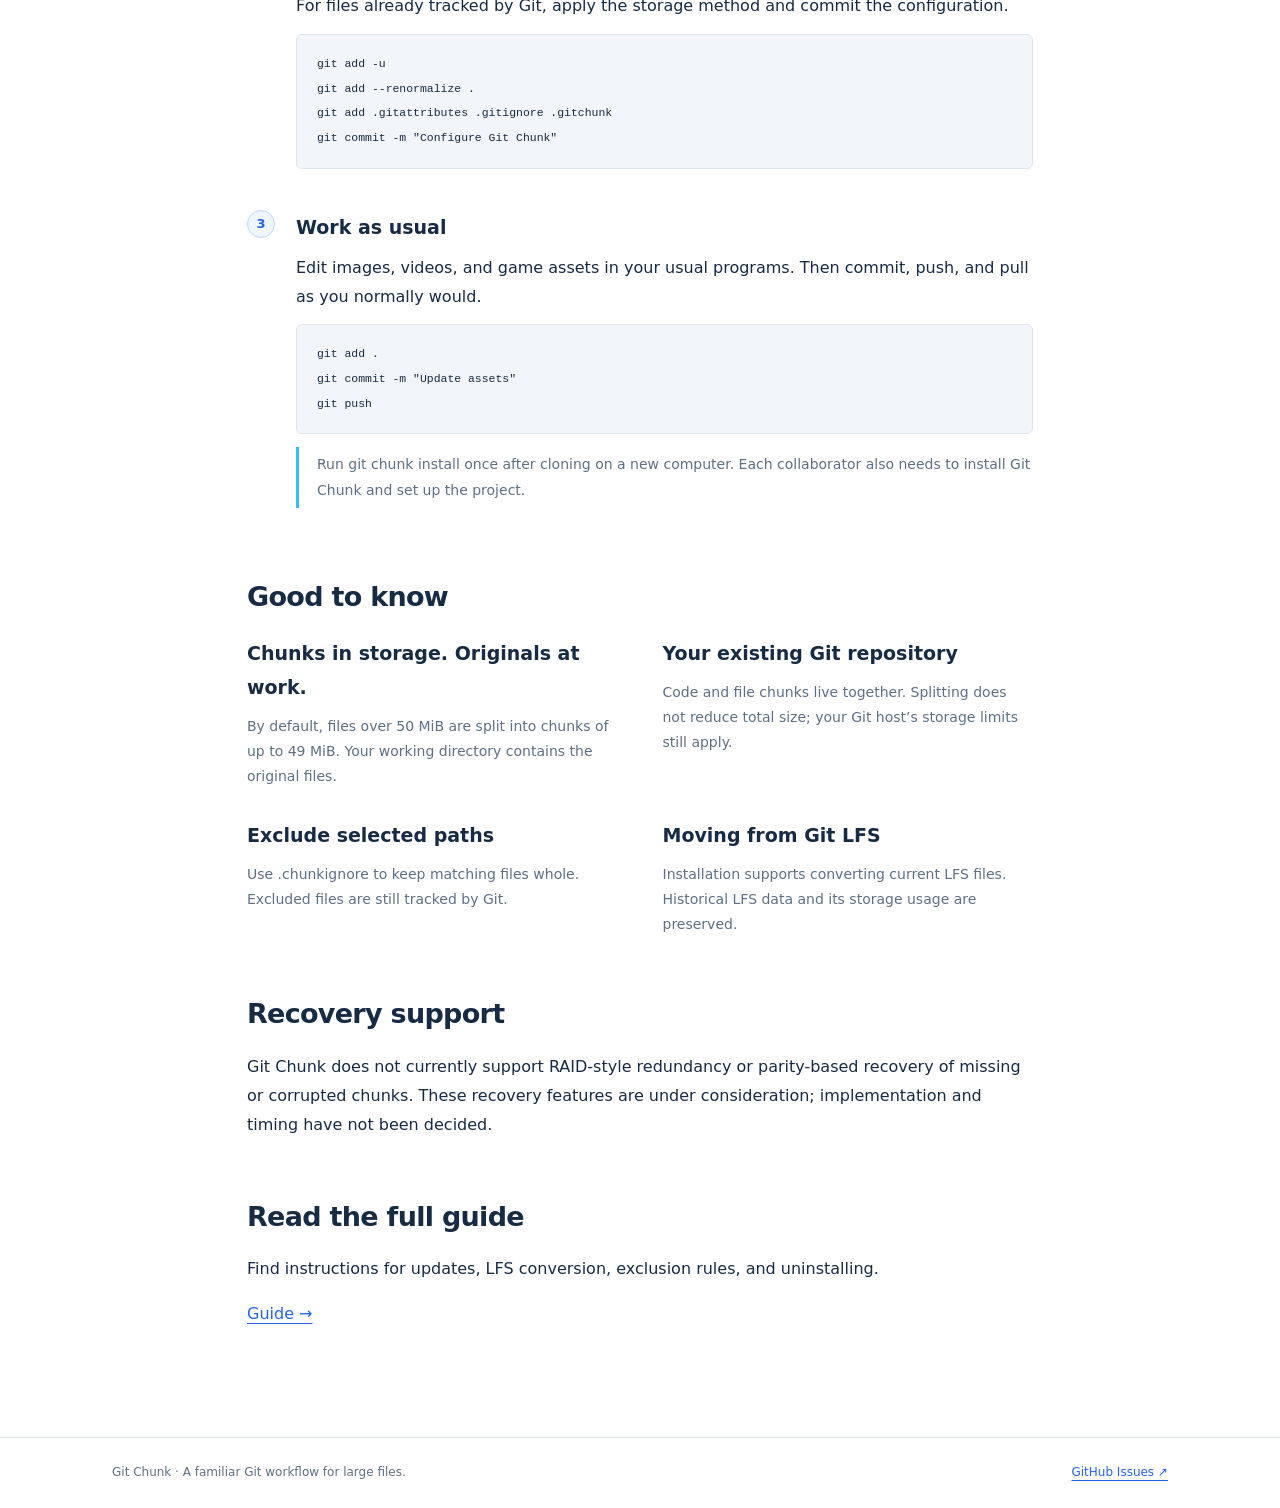
==== commit 4ddd54c2: "feat: add Linux desktop and CLI distribution" ====
--- a/docs/index.html
+++ b/docs/index.html
@@ -1,6 +1,6 @@
-<!doctype html><html lang="en"><head><meta charset="utf-8"><meta name="viewport" content="width=device-width,initial-scale=1"><title>Git Chunk — Documentation</title><meta name="description" content="Work with your original files. Git Chunk automatically splits large files, stores the chunks alongside your code, and restores originals on checkout."><link rel="icon" href="assets/git-chunk-symbol.svg" type="image/svg+xml"><script src="assets/theme.js"></script><script src="assets/download.js" defer></script><link rel="stylesheet" href="assets/site.css"><link rel="canonical" href="https://mdj0126.github.io/GitChunk/"><meta property="og:type" content="website"><meta property="og:site_name" content="Git Chunk"><meta property="og:title" content="Git Chunk — Documentation"><meta property="og:description" content="Work with your original files. Git Chunk automatically splits large files, stores the chunks alongside your code, and restores originals on checkout."><meta property="og:url" content="https://mdj0126.github.io/GitChunk/"><meta property="og:locale" content="en_US"><meta property="og:image" content="https://mdj0126.github.io/GitChunk/assets/git-chunk-og.png"><meta property="og:image:type" content="image/png"><meta property="og:image:width" content="1733"><meta property="og:image:height" content="908"><meta property="og:image:alt" content="Git Chunk — Large files. One Git repository. A blue chunk logo and a file split into pieces."><meta name="twitter:card" content="summary_large_image"><meta name="twitter:title" content="Git Chunk — Documentation"><meta name="twitter:description" content="Work with your original files. Git Chunk automatically splits large files, stores the chunks alongside your code, and restores originals on checkout."><meta name="twitter:image" content="https://mdj0126.github.io/GitChunk/assets/git-chunk-og.png"><meta name="twitter:image:alt" content="Git Chunk — Large files. One Git repository. A blue chunk logo and a file split into pieces."></head><body><header><div class="wrap header"><a class="brand" href="#" aria-label="Git Chunk"><img src="assets/git-chunk-symbol.svg" alt=""><span class="brand-name">Git Chunk</span></a><nav aria-label="Main navigation"><a href="#getting-started">Getting started</a><a href="guide.html">Guide</a><a href="https://github.com/MDJ0126/GitChunk">Source</a><a href="index.ko.html" lang="ko" hreflang="ko" class="language-switch" aria-label="한국어로 보기">한국어</a><button class="theme-toggle" type="button" aria-label="Switch to dark mode" aria-pressed="false"><svg class="moon-icon" width="17" height="17" viewBox="0 0 24 24" fill="none" stroke="currentColor" stroke-width="1.8" aria-hidden="true"><path d="M20.9 13A9 9 0 0 1 11 3.1 9 9 0 1 0 20.9 13Z"/></svg><svg class="sun-icon" width="17" height="17" viewBox="0 0 24 24" fill="none" stroke="currentColor" stroke-width="1.8" aria-hidden="true"><circle cx="12" cy="12" r="4"/><path d="M12 2v2m0 16v2M2 12h2m16 0h2M5 5l1.5 1.5m11 11L19 19M5 19l1.5-1.5m11-11L19 5"/></svg></button></nav></div></header><main><div class="hero"><div class="wrap hero-inner"><div class="intro"><span class="eyebrow">Git Chunk / Large file versioning</span><h1>Large files.<br>One Git repository.</h1><p>Work with your original files. Git Chunk automatically splits large files, stores the chunks alongside your code, and restores originals on checkout.</p><div class="download-actions"><a class="download-button" href="https://github.com/MDJ0126/GitChunk/releases/latest/download/GitChunk-Setup-win-x64.exe"><svg width="20" height="20" viewBox="0 0 24 24" fill="none" stroke="currentColor" stroke-width="2" aria-hidden="true"><path d="M12 3v12m-5-5 5 5 5-5M4 16v5h16v-5"/></svg>Download for Windows<span>x64</span></a><div class="download-alternatives"><span>macOS:</span> <a href="https://github.com/MDJ0126/GitChunk/releases/latest/download/GitChunk-osx-arm64.zip">Apple Silicon</a><span aria-hidden="true">·</span><a href="https://github.com/MDJ0126/GitChunk/releases/latest/download/GitChunk-osx-x64.zip">Intel</a></div></div><a class="text-link" href="#getting-started">See how it works and get started →</a></div><svg class="workflow" xmlns="http://www.w3.org/2000/svg" viewBox="0 0 600 630" role="img" aria-labelledby="workflow-title"><title id="workflow-title">REMOTE · GIT REPOSITORY: Code, File chunks / LOCAL · WORKING FILES: Original file</title><defs><marker id="arrow" viewBox="0 0 10 10" refX="8" refY="5" markerWidth="5" markerHeight="5" orient="auto-start-reverse"><path d="M0 0 10 5 0 10Z" fill="#2563eb"/></marker><g id="document" fill="none" stroke="#233347" stroke-width="3.5" stroke-linejoin="round"><path d="M0 0H48L72 24V94H0Z"/><path d="M48 0V24H72"/><path d="m26 43-12 11 12 11m22-22 12 11-12 11m-8-28-9 34"/></g><g id="landscape"><circle cx="72" cy="35" r="10" fill="#38bdf8"/><path d="m12 86 30-42 24 32 16-21 24 31Z" fill="#38bdf8"/><path d="m12 86 30-42 32 42Z" fill="#2563eb"/></g><clipPath id="top"><rect width="120" height="30" rx="4"/></clipPath><clipPath id="mid"><rect y="30" width="120" height="30" rx="4"/></clipPath><clipPath id="bottom"><rect y="60" width="120" height="32" rx="4"/></clipPath></defs><rect x="12" y="14" width="576" height="238" rx="12" fill="#fff" stroke="#cdd6e2" stroke-width="1.5"/><text class="box-title" x="38" y="50">REMOTE · GIT REPOSITORY</text><rect x="34" y="68" width="532" height="160" rx="10" fill="none" stroke="#e1e6ed"/><use href="#document" x="102" y="90"/><text x="138" y="212">Code</text><g transform="translate(350 82)"><g clip-path="url(#top)"><path d="M0 0H96L120 24V92H0Z" fill="#38bdf8"/><path d="M96 0V24H120" fill="#2563eb"/></g><g transform="translate(0 12)" clip-path="url(#mid)"><rect width="120" height="92" fill="#2563eb"/><use href="#landscape"/></g><g transform="translate(0 24)" clip-path="url(#bottom)"><rect width="120" height="92" fill="#38bdf8"/><use href="#landscape"/></g></g><text x="410" y="217">File chunks</text><rect x="12" y="368" width="576" height="224" rx="12" fill="#fff" stroke="#cdd6e2" stroke-width="1.5"/><text class="box-title" x="38" y="404">LOCAL · WORKING FILES</text><rect x="34" y="420" width="532" height="150" rx="10" fill="none" stroke="#e1e6ed"/><use href="#document" x="102" y="440"/><text x="138" y="555">Code</text><g transform="translate(350 432)"><path d="M0 0H88L120 32V100H0Z" fill="#f5faff" stroke="#2563eb" stroke-width="5" stroke-linejoin="round"/><path d="M88 0V32H120" fill="#38bdf8"/><use href="#landscape" y="5"/></g><text x="410" y="555">Original file</text><g fill="none" stroke="#2563eb" stroke-width="4" marker-start="url(#arrow)" marker-end="url(#arrow)"><path d="M138 258V290M138 333V357"/></g><text class="flow-label" x="138" y="318">push / pull</text><g fill="none" stroke="#2563eb" stroke-width="4" marker-end="url(#arrow)"><path d="M411 357V333Q411 310 387 297Q380 291 380 258"/><path d="M411 333Q411 310 435 297Q442 291 442 258"/><path d="M466 276V363"/></g><text class="flow-label small" x="335" y="321">Split on add</text><text class="flow-label small" x="517" y="321">Restore on checkout</text><rect x="146" y="607" width="308" height="23" rx="11" fill="#e0f2fe"/><text class="pill-label" x="300" y="624">No separate LFS storage</text></svg></div></div><div class="wrap content"><section id="getting-started"><h2>Getting started</h2><div class="step"><span class="number">1</span><div><h3>Install Git Chunk</h3><p>On Windows, run the <a href="https://github.com/MDJ0126/GitChunk/releases/latest/download/GitChunk-Setup-win-x64.exe">installer from Releases</a>, or install with Scoop.</p><pre><code>scoop bucket add gitchunk https://github.com/MDJ0126/GitChunk.git
+<!doctype html><html lang="en"><head><meta charset="utf-8"><meta name="viewport" content="width=device-width,initial-scale=1"><title>Git Chunk — Documentation</title><meta name="description" content="Work with your original files. Git Chunk automatically splits large files, stores the chunks alongside your code, and restores originals on checkout."><link rel="icon" href="assets/git-chunk-symbol.svg" type="image/svg+xml"><script src="assets/theme.js"></script><script src="assets/download.js" defer></script><link rel="stylesheet" href="assets/site.css"><link rel="canonical" href="https://mdj0126.github.io/GitChunk/"><meta property="og:type" content="website"><meta property="og:site_name" content="Git Chunk"><meta property="og:title" content="Git Chunk — Documentation"><meta property="og:description" content="Work with your original files. Git Chunk automatically splits large files, stores the chunks alongside your code, and restores originals on checkout."><meta property="og:url" content="https://mdj0126.github.io/GitChunk/"><meta property="og:locale" content="en_US"><meta property="og:image" content="https://mdj0126.github.io/GitChunk/assets/git-chunk-og.png"><meta property="og:image:type" content="image/png"><meta property="og:image:width" content="1733"><meta property="og:image:height" content="908"><meta property="og:image:alt" content="Git Chunk — Large files. One Git repository. A blue chunk logo and a file split into pieces."><meta name="twitter:card" content="summary_large_image"><meta name="twitter:title" content="Git Chunk — Documentation"><meta name="twitter:description" content="Work with your original files. Git Chunk automatically splits large files, stores the chunks alongside your code, and restores originals on checkout."><meta name="twitter:image" content="https://mdj0126.github.io/GitChunk/assets/git-chunk-og.png"><meta name="twitter:image:alt" content="Git Chunk — Large files. One Git repository. A blue chunk logo and a file split into pieces."></head><body><header><div class="wrap header"><a class="brand" href="#" aria-label="Git Chunk"><img src="assets/git-chunk-symbol.svg" alt=""><span class="brand-name">Git Chunk</span></a><nav aria-label="Main navigation"><a href="#getting-started">Getting started</a><a href="guide.html">Guide</a><a href="https://github.com/MDJ0126/GitChunk">Source</a><a href="index.ko.html" lang="ko" hreflang="ko" class="language-switch" aria-label="한국어로 보기">한국어</a><button class="theme-toggle" type="button" aria-label="Switch to dark mode" aria-pressed="false"><svg class="moon-icon" width="17" height="17" viewBox="0 0 24 24" fill="none" stroke="currentColor" stroke-width="1.8" aria-hidden="true"><path d="M20.9 13A9 9 0 0 1 11 3.1 9 9 0 1 0 20.9 13Z"/></svg><svg class="sun-icon" width="17" height="17" viewBox="0 0 24 24" fill="none" stroke="currentColor" stroke-width="1.8" aria-hidden="true"><circle cx="12" cy="12" r="4"/><path d="M12 2v2m0 16v2M2 12h2m16 0h2M5 5l1.5 1.5m11 11L19 19M5 19l1.5-1.5m11-11L19 5"/></svg></button></nav></div></header><main><div class="hero"><div class="wrap hero-inner"><div class="intro"><span class="eyebrow">Git Chunk / Large file versioning</span><h1>Large files.<br>One Git repository.</h1><p>Work with your original files. Git Chunk automatically splits large files, stores the chunks alongside your code, and restores originals on checkout.</p><div class="download-actions"><a class="download-button" href="https://github.com/MDJ0126/GitChunk/releases/latest/download/GitChunk-Setup-win-x64.exe"><svg width="20" height="20" viewBox="0 0 24 24" fill="none" stroke="currentColor" stroke-width="2" aria-hidden="true"><path d="M12 3v12m-5-5 5 5 5-5M4 16v5h16v-5"/></svg>Download for Windows<span>x64</span></a><div class="download-alternatives"><span>macOS:</span> <a href="https://github.com/MDJ0126/GitChunk/releases/latest/download/GitChunk-osx-arm64.zip">Apple Silicon</a><span aria-hidden="true">·</span><a href="https://github.com/MDJ0126/GitChunk/releases/latest/download/GitChunk-osx-x64.zip">Intel</a><span aria-hidden="true">·</span><a href="https://github.com/MDJ0126/GitChunk/releases/latest/download/GitChunk-linux-x64.zip">Linux x64</a></div></div><a class="text-link" href="#getting-started">See how it works and get started →</a></div><svg class="workflow" xmlns="http://www.w3.org/2000/svg" viewBox="0 0 600 630" role="img" aria-labelledby="workflow-title"><title id="workflow-title">REMOTE · GIT REPOSITORY: Code, File chunks / LOCAL · WORKING FILES: Original file</title><defs><marker id="arrow" viewBox="0 0 10 10" refX="8" refY="5" markerWidth="5" markerHeight="5" orient="auto-start-reverse"><path d="M0 0 10 5 0 10Z" fill="#2563eb"/></marker><g id="document" fill="none" stroke="#233347" stroke-width="3.5" stroke-linejoin="round"><path d="M0 0H48L72 24V94H0Z"/><path d="M48 0V24H72"/><path d="m26 43-12 11 12 11m22-22 12 11-12 11m-8-28-9 34"/></g><g id="landscape"><circle cx="72" cy="35" r="10" fill="#38bdf8"/><path d="m12 86 30-42 24 32 16-21 24 31Z" fill="#38bdf8"/><path d="m12 86 30-42 32 42Z" fill="#2563eb"/></g><clipPath id="top"><rect width="120" height="30" rx="4"/></clipPath><clipPath id="mid"><rect y="30" width="120" height="30" rx="4"/></clipPath><clipPath id="bottom"><rect y="60" width="120" height="32" rx="4"/></clipPath></defs><rect x="12" y="14" width="576" height="238" rx="12" fill="#fff" stroke="#cdd6e2" stroke-width="1.5"/><text class="box-title" x="38" y="50">REMOTE · GIT REPOSITORY</text><rect x="34" y="68" width="532" height="160" rx="10" fill="none" stroke="#e1e6ed"/><use href="#document" x="102" y="90"/><text x="138" y="212">Code</text><g transform="translate(350 82)"><g clip-path="url(#top)"><path d="M0 0H96L120 24V92H0Z" fill="#38bdf8"/><path d="M96 0V24H120" fill="#2563eb"/></g><g transform="translate(0 12)" clip-path="url(#mid)"><rect width="120" height="92" fill="#2563eb"/><use href="#landscape"/></g><g transform="translate(0 24)" clip-path="url(#bottom)"><rect width="120" height="92" fill="#38bdf8"/><use href="#landscape"/></g></g><text x="410" y="217">File chunks</text><rect x="12" y="368" width="576" height="224" rx="12" fill="#fff" stroke="#cdd6e2" stroke-width="1.5"/><text class="box-title" x="38" y="404">LOCAL · WORKING FILES</text><rect x="34" y="420" width="532" height="150" rx="10" fill="none" stroke="#e1e6ed"/><use href="#document" x="102" y="440"/><text x="138" y="555">Code</text><g transform="translate(350 432)"><path d="M0 0H88L120 32V100H0Z" fill="#f5faff" stroke="#2563eb" stroke-width="5" stroke-linejoin="round"/><path d="M88 0V32H120" fill="#38bdf8"/><use href="#landscape" y="5"/></g><text x="410" y="555">Original file</text><g fill="none" stroke="#2563eb" stroke-width="4" marker-start="url(#arrow)" marker-end="url(#arrow)"><path d="M138 258V290M138 333V357"/></g><text class="flow-label" x="138" y="318">push / pull</text><g fill="none" stroke="#2563eb" stroke-width="4" marker-end="url(#arrow)"><path d="M411 357V333Q411 310 387 297Q380 291 380 258"/><path d="M411 333Q411 310 435 297Q442 291 442 258"/><path d="M466 276V363"/></g><text class="flow-label small" x="335" y="321">Split on add</text><text class="flow-label small" x="517" y="321">Restore on checkout</text><rect x="146" y="607" width="308" height="23" rx="11" fill="#e0f2fe"/><text class="pill-label" x="300" y="624">No separate LFS storage</text></svg></div></div><div class="wrap content"><section id="getting-started"><h2>Getting started</h2><div class="step"><span class="number">1</span><div><h3>Install Git Chunk</h3><p>On Windows, run the <a href="https://github.com/MDJ0126/GitChunk/releases/latest/download/GitChunk-Setup-win-x64.exe">installer from Releases</a>, or install with Scoop.</p><pre><code>scoop bucket add gitchunk https://github.com/MDJ0126/GitChunk.git
 scoop install gitchunk/git-chunk</code></pre><p>On macOS, use Homebrew.</p><pre><code>brew tap MDJ0126/gitchunk https://github.com/MDJ0126/GitChunk
-brew install --cask MDJ0126/gitchunk/git-chunk</code></pre></div></div><div class="step"><span class="number">2</span><div><h3>Set up your project once</h3><p>Run this in the root of your Git repository. Or select your project in the app and click <strong>Install Git Chunk</strong>.</p><pre><code>git chunk install</code></pre><p>For files already tracked by Git, apply the storage method and commit the configuration.</p><pre><code>git add -u
+brew install --cask MDJ0126/gitchunk/git-chunk</code></pre><p><strong>Linux x64</strong> — <a href="https://github.com/MDJ0126/GitChunk/releases/latest/download/GitChunk-linux-x64.zip">Download the ZIP</a>, extract it, then run <code>sh install.sh</code> in that folder. Ubuntu/Debian: <code>sudo apt install git python3-tk</code>. Open Git Chunk from the application menu. Add <code>~/.local/bin</code> to PATH for <code>git chunk</code>. Requires glibc Linux; the .NET runtime is included.</p></div></div><div class="step"><span class="number">2</span><div><h3>Set up your project once</h3><p>Run this in the root of your Git repository. Or select your project in the app and click <strong>Install Git Chunk</strong>.</p><pre><code>git chunk install</code></pre><p>For files already tracked by Git, apply the storage method and commit the configuration.</p><pre><code>git add -u
 git add --renormalize .
 git add .gitattributes .gitignore .gitchunk
 git commit -m "Configure Git Chunk"</code></pre></div></div><div class="step"><span class="number">3</span><div><h3>Work as usual</h3><p>Edit images, videos, and game assets in your usual programs. Then commit, push, and pull as you normally would.</p><pre><code>git add .
